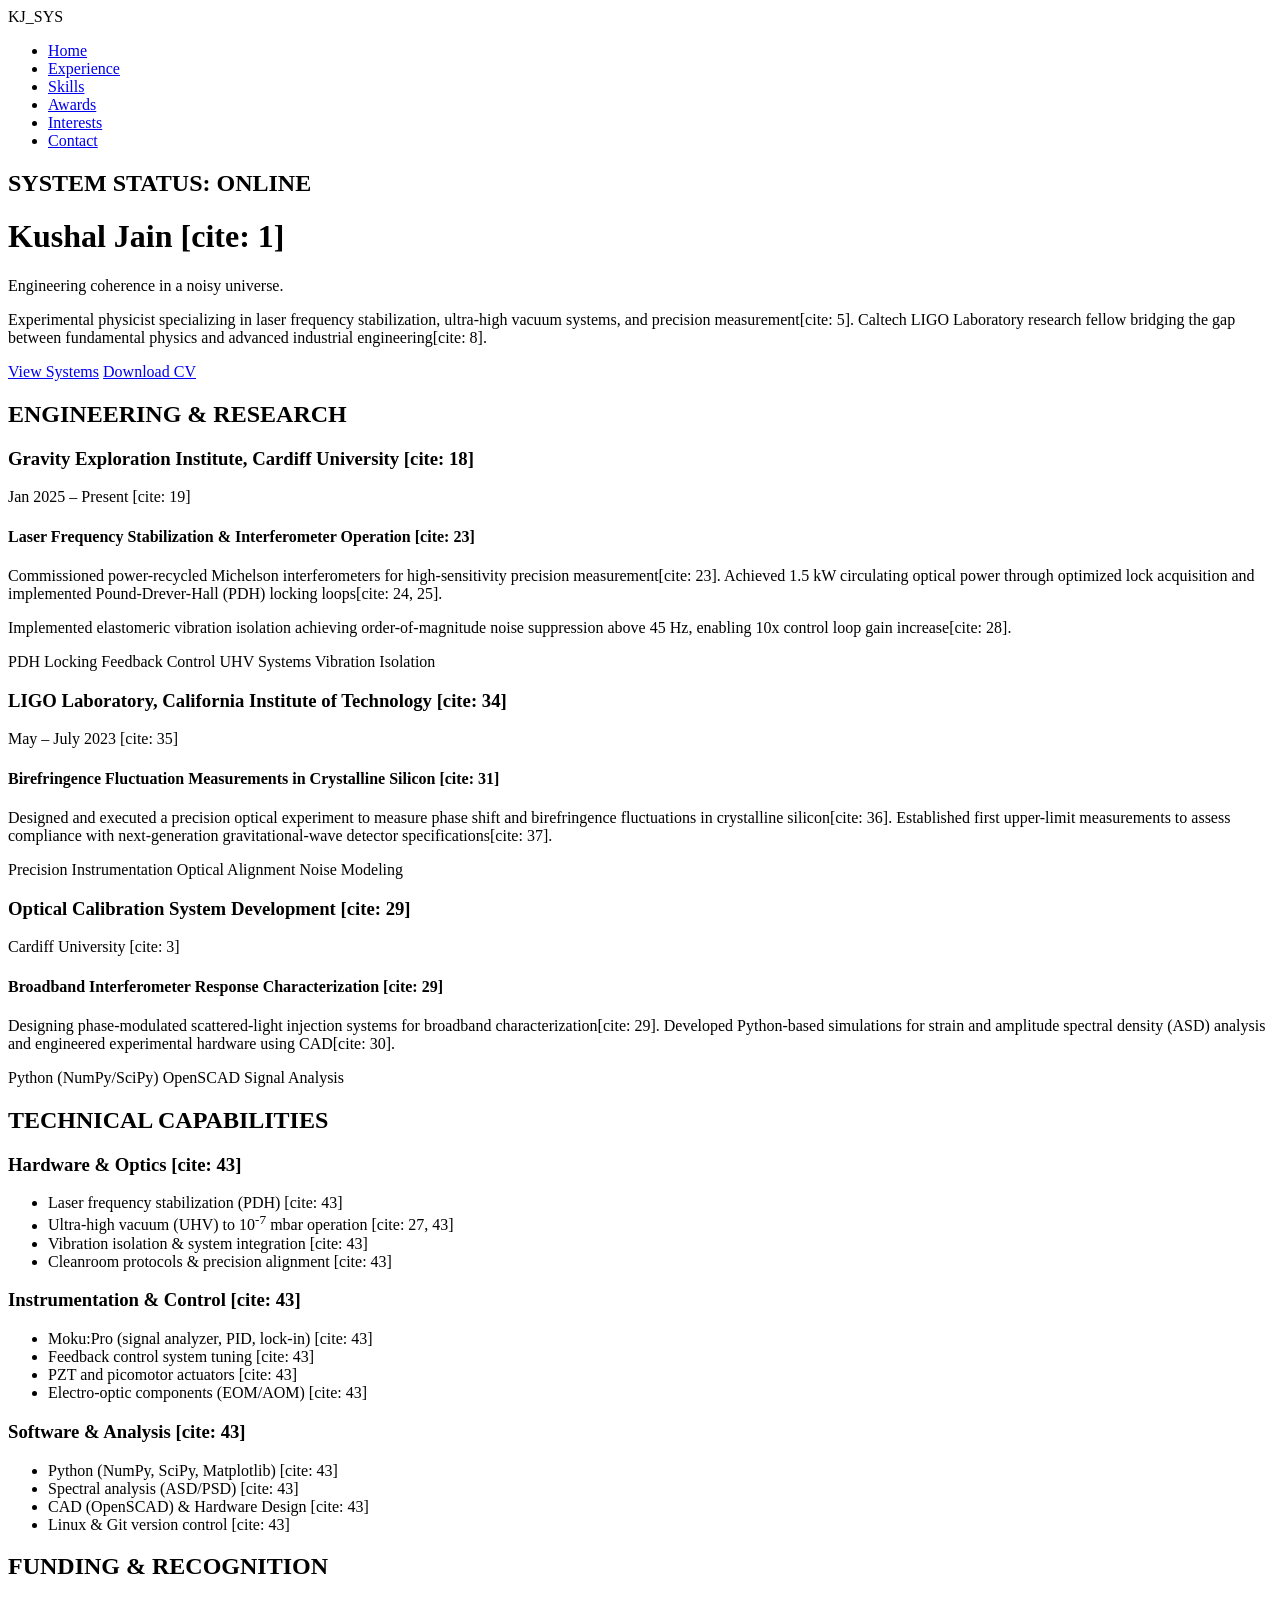
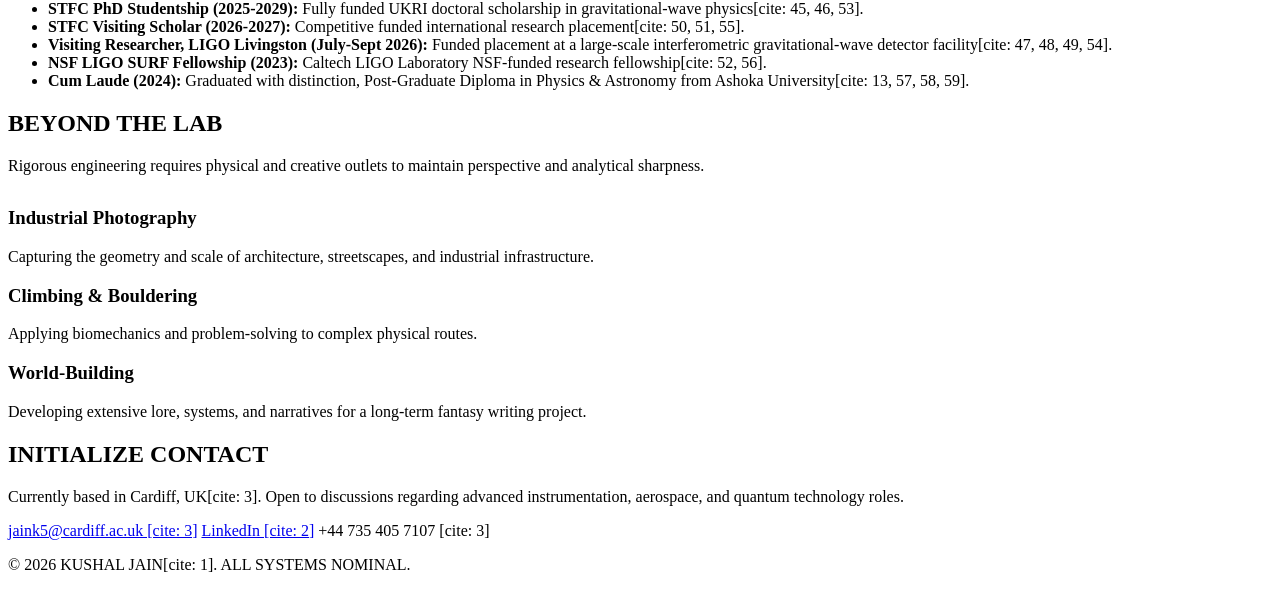
==== index.html @ 094d658d "Create initial index.html for personal website Initial HTML structure for personal website, includin" ====
<!DOCTYPE html>
<html lang="en">
<head>
    <meta charset="UTF-8">
    <meta name="viewport" content="width=device-width, initial-scale=1.0">
    <title>Kushal Jain | Experimental Physicist [cite: 1, 5]</title>
    <link rel="stylesheet" href="styles.css">
    <link href="https://fonts.googleapis.com/css2?family=Inter:wght@300;400;600;800&family=JetBrains+Mono:wght@400;700&display=swap" rel="stylesheet">
</head>
<body>
    <nav id="navbar">
        <div class="logo">KJ_SYS</div>
        <ul class="nav-links">
            <li><a href="#home">Home</a></li>
            <li><a href="#experience">Experience</a></li>
            <li><a href="#skills">Skills</a></li>
            <li><a href="#awards">Awards</a></li>
            <li><a href="#interests">Interests</a></li>
            <li><a href="#contact">Contact</a></li>
        </ul>
    </nav>

    <header id="home" class="hero">
        <div class="hero-content">
            <h2 class="mono-subtitle">SYSTEM STATUS: ONLINE</h2>
            <h1 class="glitch" data-text="Kushal Jain">Kushal Jain [cite: 1]</h1>
            <p class="tagline">Engineering coherence in a noisy universe.</p>
            <p class="summary">Experimental physicist specializing in laser frequency stabilization, ultra-high vacuum systems, and precision measurement[cite: 5]. Caltech LIGO Laboratory research fellow bridging the gap between fundamental physics and advanced industrial engineering[cite: 8].</p>
            <div class="cta-buttons">
                <a href="#experience" class="btn primary">View Systems</a>
                <a href="CV_April24_Main_2pg.pdf" class="btn secondary" download>Download CV</a>
            </div>
        </div>
        <div class="canvas-container">
            <div class="laser-grid"></div>
        </div>
    </header>

    <section id="experience" class="section">
        <h2 class="section-title">ENGINEERING & RESEARCH</h2>
        
        <div class="project-card reveal">
            <div class="project-header">
                <h3>Gravity Exploration Institute, Cardiff University [cite: 18]</h3>
                <span class="mono-date">Jan 2025 – Present [cite: 19]</span>
            </div>
            <h4>Laser Frequency Stabilization & Interferometer Operation [cite: 23]</h4>
            <p>Commissioned power-recycled Michelson interferometers for high-sensitivity precision measurement[cite: 23]. Achieved 1.5 kW circulating optical power through optimized lock acquisition and implemented Pound-Drever-Hall (PDH) locking loops[cite: 24, 25].</p>
            <p>Implemented elastomeric vibration isolation achieving order-of-magnitude noise suppression above 45 Hz, enabling 10x control loop gain increase[cite: 28].</p>
            <div class="tech-stack">
                <span>PDH Locking</span>
                <span>Feedback Control</span>
                <span>UHV Systems</span>
                <span>Vibration Isolation</span>
            </div>
        </div>

        <div class="project-card reveal">
            <div class="project-header">
                <h3>LIGO Laboratory, California Institute of Technology [cite: 34]</h3>
                <span class="mono-date">May – July 2023 [cite: 35]</span>
            </div>
            <h4>Birefringence Fluctuation Measurements in Crystalline Silicon [cite: 31]</h4>
            <p>Designed and executed a precision optical experiment to measure phase shift and birefringence fluctuations in crystalline silicon[cite: 36]. Established first upper-limit measurements to assess compliance with next-generation gravitational-wave detector specifications[cite: 37].</p>
            <div class="tech-stack">
                <span>Precision Instrumentation</span>
                <span>Optical Alignment</span>
                <span>Noise Modeling</span>
            </div>
        </div>

        <div class="project-card reveal">
            <div class="project-header">
                <h3>Optical Calibration System Development [cite: 29]</h3>
                <span class="mono-date">Cardiff University [cite: 3]</span>
            </div>
            <h4>Broadband Interferometer Response Characterization [cite: 29]</h4>
            <p>Designing phase-modulated scattered-light injection systems for broadband characterization[cite: 29]. Developed Python-based simulations for strain and amplitude spectral density (ASD) analysis and engineered experimental hardware using CAD[cite: 30].</p>
            <div class="tech-stack">
                <span>Python (NumPy/SciPy)</span>
                <span>OpenSCAD</span>
                <span>Signal Analysis</span>
            </div>
        </div>
    </section>

    <section id="skills" class="section alternate-bg">
        <h2 class="section-title">TECHNICAL CAPABILITIES</h2>
        <div class="skills-grid">
            <div class="skill-category reveal">
                <h3>Hardware & Optics [cite: 43]</h3>
                <ul>
                    <li>Laser frequency stabilization (PDH) [cite: 43]</li>
                    <li>Ultra-high vacuum (UHV) to 10<sup>-7</sup> mbar operation [cite: 27, 43]</li>
                    <li>Vibration isolation & system integration [cite: 43]</li>
                    <li>Cleanroom protocols & precision alignment [cite: 43]</li>
                </ul>
            </div>
            <div class="skill-category reveal">
                <h3>Instrumentation & Control [cite: 43]</h3>
                <ul>
                    <li>Moku:Pro (signal analyzer, PID, lock-in) [cite: 43]</li>
                    <li>Feedback control system tuning [cite: 43]</li>
                    <li>PZT and picomotor actuators [cite: 43]</li>
                    <li>Electro-optic components (EOM/AOM) [cite: 43]</li>
                </ul>
            </div>
            <div class="skill-category reveal">
                <h3>Software & Analysis [cite: 43]</h3>
                <ul>
                    <li>Python (NumPy, SciPy, Matplotlib) [cite: 43]</li>
                    <li>Spectral analysis (ASD/PSD) [cite: 43]</li>
                    <li>CAD (OpenSCAD) & Hardware Design [cite: 43]</li>
                    <li>Linux & Git version control [cite: 43]</li>
                </ul>
            </div>
        </div>
    </section>

    <section id="awards" class="section">
        <h2 class="section-title">FUNDING & RECOGNITION</h2>
        <ul class="awards-list reveal">
            <li><strong>STFC PhD Studentship (2025-2029):</strong> Fully funded UKRI doctoral scholarship in gravitational-wave physics[cite: 45, 46, 53].</li>
            <li><strong>STFC Visiting Scholar (2026-2027):</strong> Competitive funded international research placement[cite: 50, 51, 55].</li>
            <li><strong>Visiting Researcher, LIGO Livingston (July-Sept 2026):</strong> Funded placement at a large-scale interferometric gravitational-wave detector facility[cite: 47, 48, 49, 54].</li>
            <li><strong>NSF LIGO SURF Fellowship (2023):</strong> Caltech LIGO Laboratory NSF-funded research fellowship[cite: 52, 56].</li>
            <li><strong>Cum Laude (2024):</strong> Graduated with distinction, Post-Graduate Diploma in Physics & Astronomy from Ashoka University[cite: 13, 57, 58, 59].</li>
        </ul>
    </section>

    <section id="interests" class="section alternate-bg">
        <h2 class="section-title">BEYOND THE LAB</h2>
        <p class="reveal text-center">Rigorous engineering requires physical and creative outlets to maintain perspective and analytical sharpness.</p>
        <div class="skills-grid" style="margin-top: 2rem;">
            <div class="skill-category reveal">
                <h3>Industrial Photography</h3>
                <p>Capturing the geometry and scale of architecture, streetscapes, and industrial infrastructure.</p>
            </div>
            <div class="skill-category reveal">
                <h3>Climbing & Bouldering</h3>
                <p>Applying biomechanics and problem-solving to complex physical routes.</p>
            </div>
            <div class="skill-category reveal">
                <h3>World-Building</h3>
                <p>Developing extensive lore, systems, and narratives for a long-term fantasy writing project.</p>
            </div>
        </div>
    </section>

    <section id="contact" class="section">
        <h2 class="section-title">INITIALIZE CONTACT</h2>
        <div class="contact-card reveal">
            <p>Currently based in Cardiff, UK[cite: 3]. Open to discussions regarding advanced instrumentation, aerospace, and quantum technology roles.</p>
            <div class="contact-links">
                <a href="mailto:jaink5@cardiff.ac.uk" class="btn primary">jaink5@cardiff.ac.uk [cite: 3]</a>
                <a href="https://linkedin.com/in/kushal-007-jain" target="_blank" class="btn secondary">LinkedIn [cite: 2]</a>
                <span class="mono-date">+44 735 405 7107 [cite: 3]</span>
            </div>
        </div>
    </section>

    <footer>
        <p class="mono-date">© 2026 KUSHAL JAIN[cite: 1]. ALL SYSTEMS NOMINAL.</p>
    </footer>

    <script src="script.js"></script>
</body>
</html>
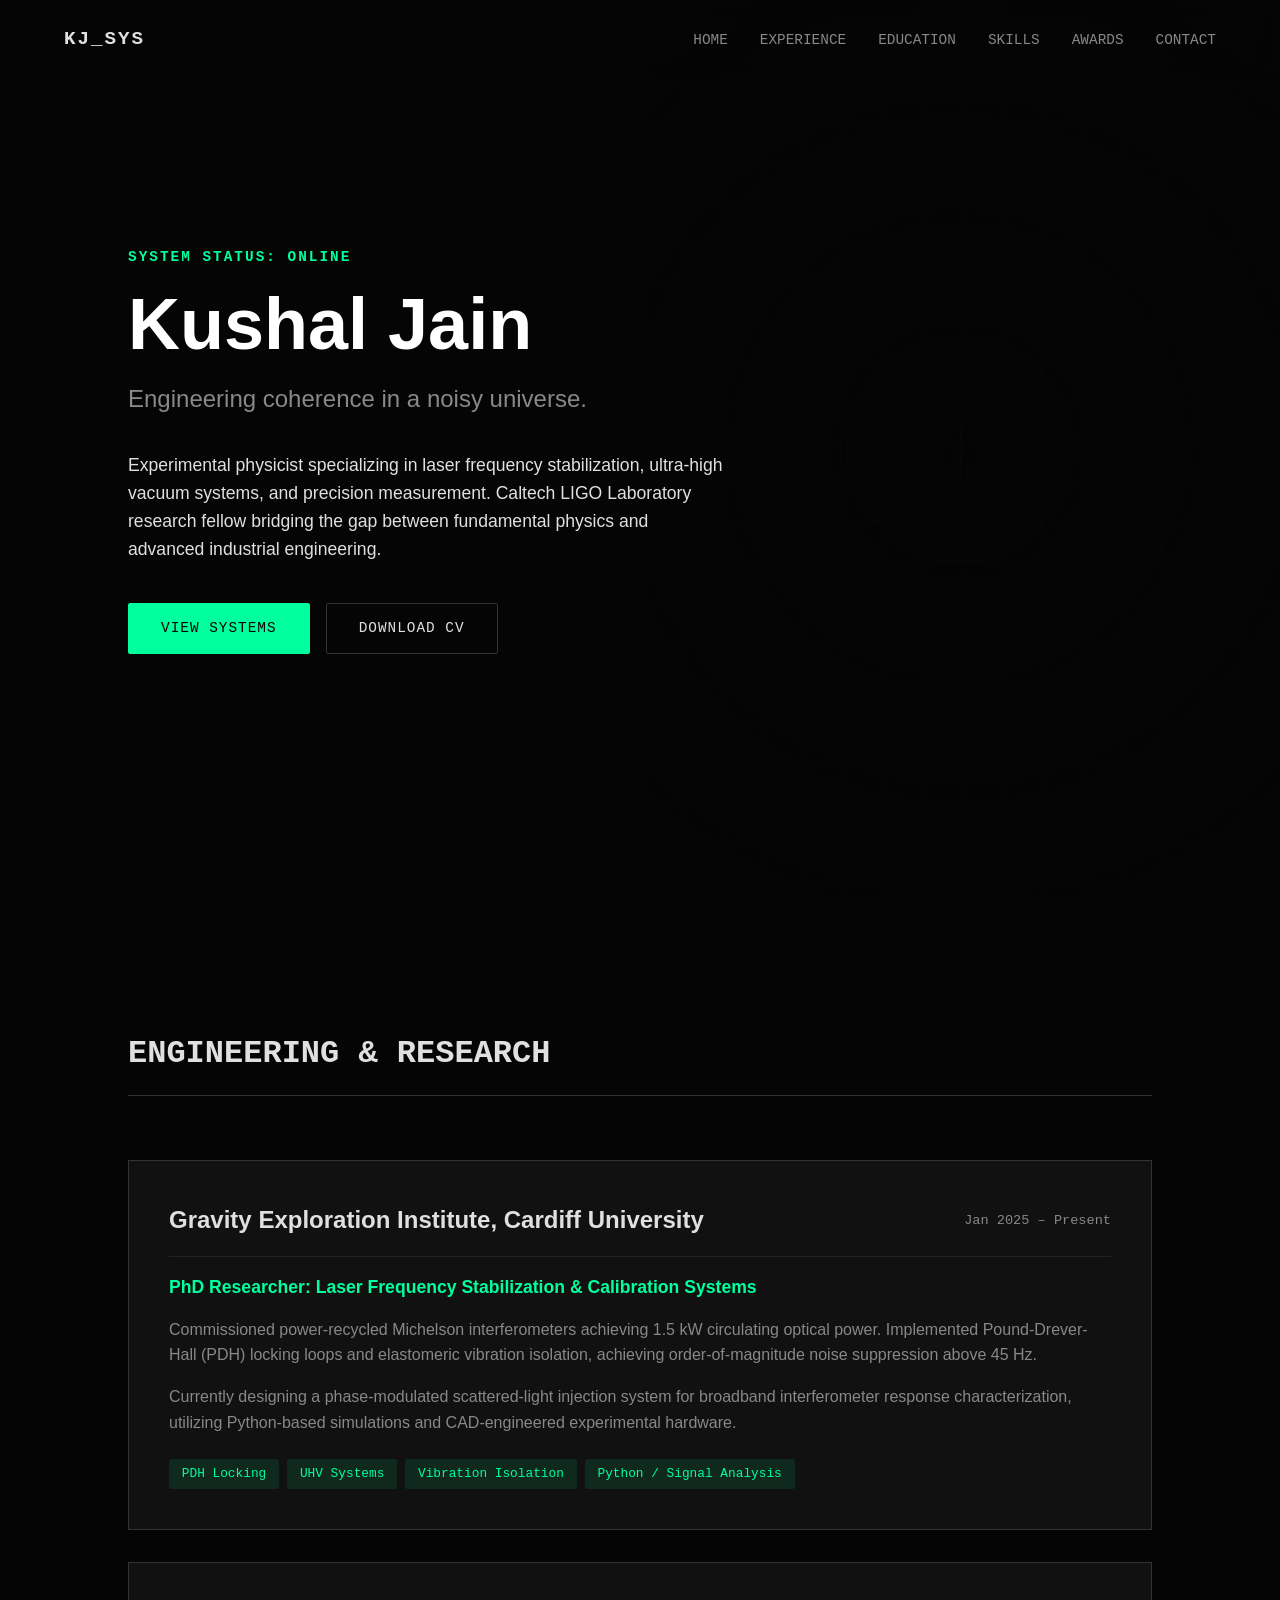
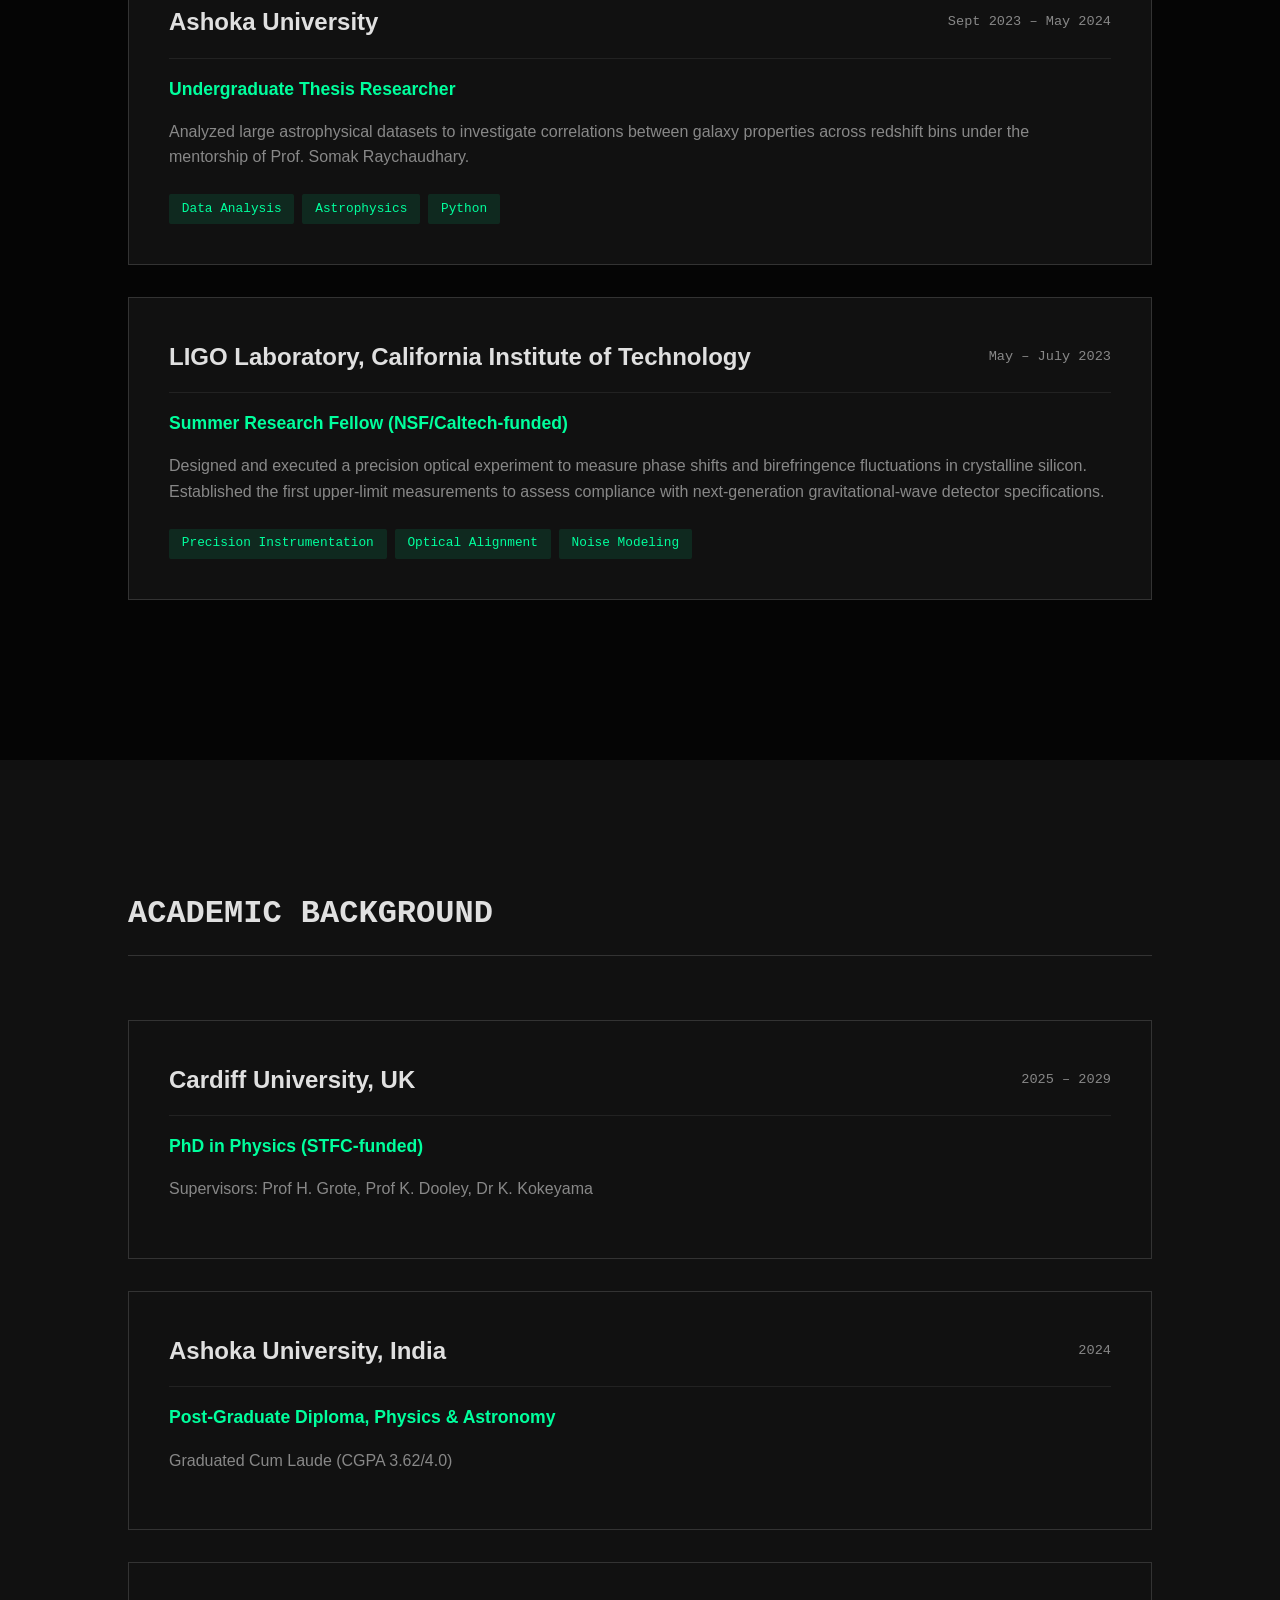
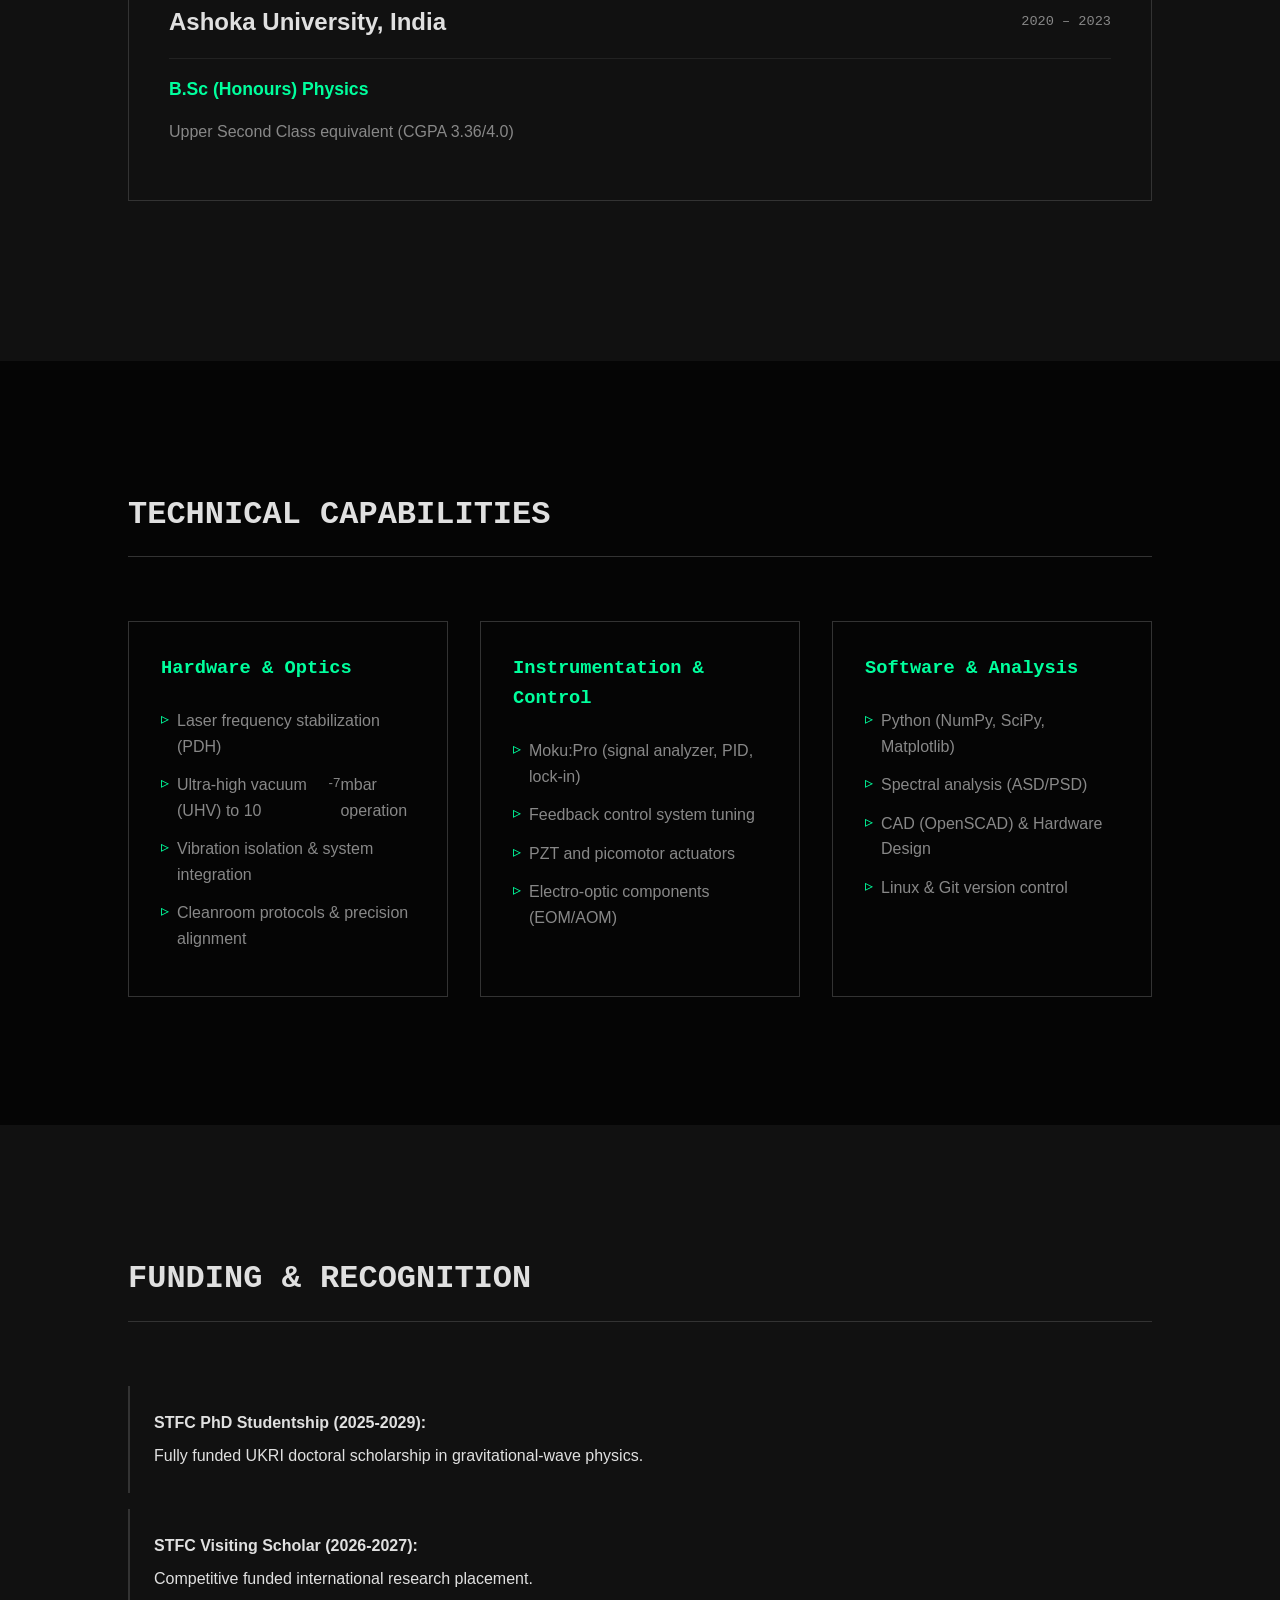
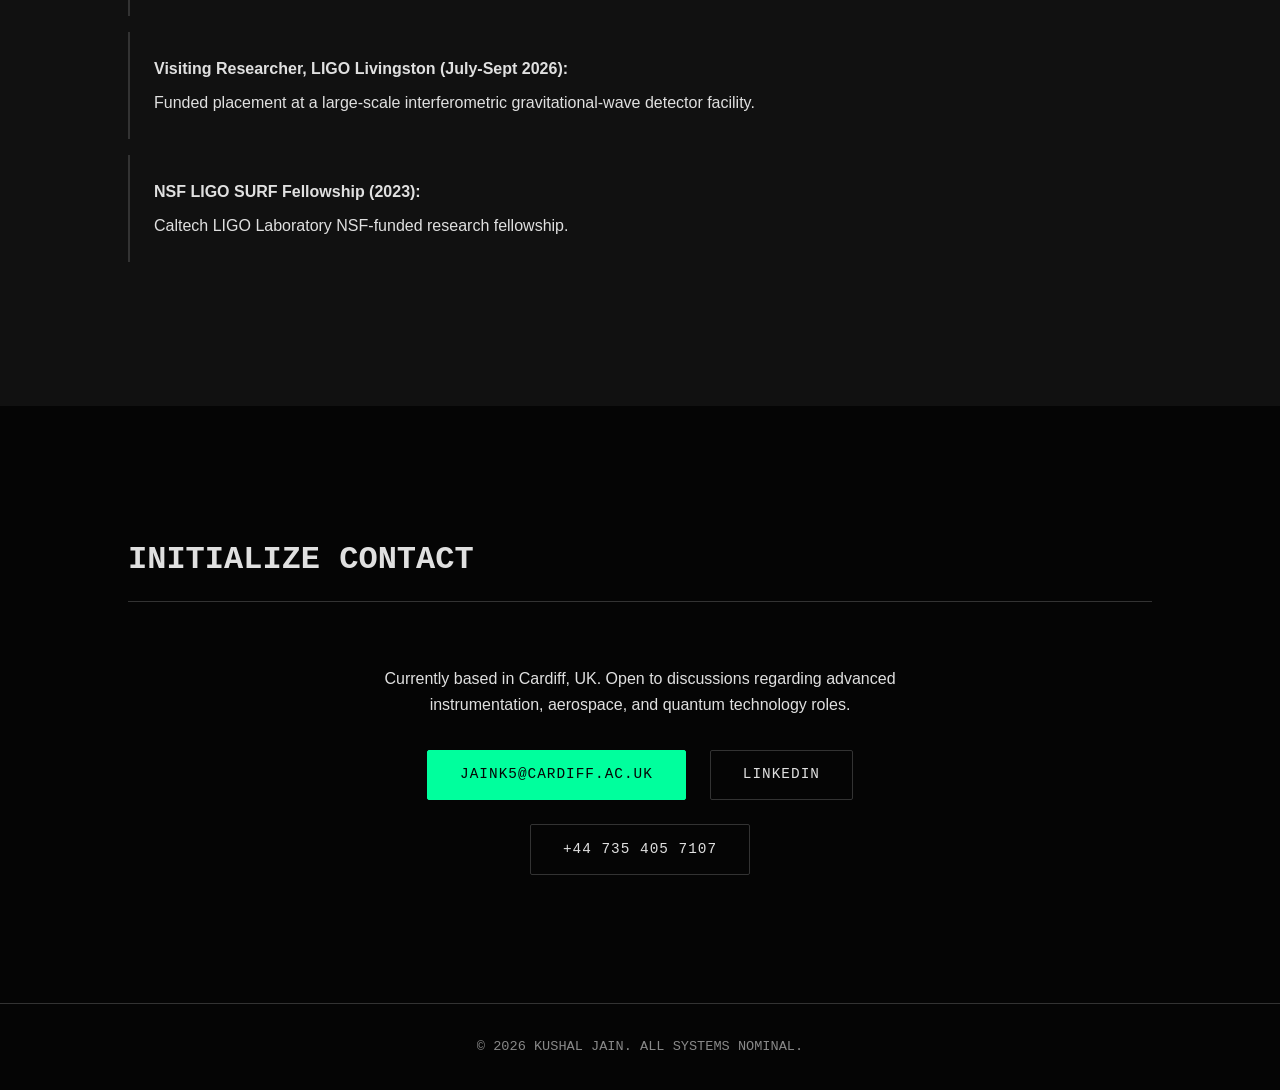
==== commit 33f2909e: "Remove citations from index.html" ====
--- a/index.html
+++ b/index.html
@@ -3,7 +3,7 @@
 <head>
     <meta charset="UTF-8">
     <meta name="viewport" content="width=device-width, initial-scale=1.0">
-    <title>Kushal Jain | Experimental Physicist [cite: 1, 5]</title>
+    <title>Kushal Jain | Experimental Physicist</title>
     <link rel="stylesheet" href="styles.css">
     <link href="https://fonts.googleapis.com/css2?family=Inter:wght@300;400;600;800&family=JetBrains+Mono:wght@400;700&display=swap" rel="stylesheet">
 </head>
@@ -13,9 +13,9 @@
         <ul class="nav-links">
             <li><a href="#home">Home</a></li>
             <li><a href="#experience">Experience</a></li>
+            <li><a href="#education">Education</a></li>
             <li><a href="#skills">Skills</a></li>
             <li><a href="#awards">Awards</a></li>
-            <li><a href="#interests">Interests</a></li>
             <li><a href="#contact">Contact</a></li>
         </ul>
     </nav>
@@ -23,9 +23,9 @@
     <header id="home" class="hero">
         <div class="hero-content">
             <h2 class="mono-subtitle">SYSTEM STATUS: ONLINE</h2>
-            <h1 class="glitch" data-text="Kushal Jain">Kushal Jain [cite: 1]</h1>
+            <h1 class="glitch" data-text="Kushal Jain">Kushal Jain</h1>
             <p class="tagline">Engineering coherence in a noisy universe.</p>
-            <p class="summary">Experimental physicist specializing in laser frequency stabilization, ultra-high vacuum systems, and precision measurement[cite: 5]. Caltech LIGO Laboratory research fellow bridging the gap between fundamental physics and advanced industrial engineering[cite: 8].</p>
+            <p class="summary">Experimental physicist specializing in laser frequency stabilization, ultra-high vacuum systems, and precision measurement. Caltech LIGO Laboratory research fellow bridging the gap between fundamental physics and advanced industrial engineering.</p>
             <div class="cta-buttons">
                 <a href="#experience" class="btn primary">View Systems</a>
                 <a href="CV_April24_Main_2pg.pdf" class="btn secondary" download>Download CV</a>
@@ -41,126 +41,136 @@
         
         <div class="project-card reveal">
             <div class="project-header">
-                <h3>Gravity Exploration Institute, Cardiff University [cite: 18]</h3>
-                <span class="mono-date">Jan 2025 – Present [cite: 19]</span>
+                <h3>Gravity Exploration Institute, Cardiff University</h3>
+                <span class="mono-date">Jan 2025 – Present</span>
             </div>
-            <h4>Laser Frequency Stabilization & Interferometer Operation [cite: 23]</h4>
-            <p>Commissioned power-recycled Michelson interferometers for high-sensitivity precision measurement[cite: 23]. Achieved 1.5 kW circulating optical power through optimized lock acquisition and implemented Pound-Drever-Hall (PDH) locking loops[cite: 24, 25].</p>
-            <p>Implemented elastomeric vibration isolation achieving order-of-magnitude noise suppression above 45 Hz, enabling 10x control loop gain increase[cite: 28].</p>
+            <h4>PhD Researcher: Laser Frequency Stabilization & Calibration Systems</h4>
+            <p>Commissioned power-recycled Michelson interferometers achieving 1.5 kW circulating optical power. Implemented Pound-Drever-Hall (PDH) locking loops and elastomeric vibration isolation, achieving order-of-magnitude noise suppression above 45 Hz.</p>
+            <p>Currently designing a phase-modulated scattered-light injection system for broadband interferometer response characterization, utilizing Python-based simulations and CAD-engineered experimental hardware.</p>
             <div class="tech-stack">
                 <span>PDH Locking</span>
-                <span>Feedback Control</span>
                 <span>UHV Systems</span>
                 <span>Vibration Isolation</span>
+                <span>Python / Signal Analysis</span>
             </div>
         </div>
 
         <div class="project-card reveal">
             <div class="project-header">
-                <h3>LIGO Laboratory, California Institute of Technology [cite: 34]</h3>
-                <span class="mono-date">May – July 2023 [cite: 35]</span>
+                <h3>Ashoka University</h3>
+                <span class="mono-date">Sept 2023 – May 2024</span>
             </div>
-            <h4>Birefringence Fluctuation Measurements in Crystalline Silicon [cite: 31]</h4>
-            <p>Designed and executed a precision optical experiment to measure phase shift and birefringence fluctuations in crystalline silicon[cite: 36]. Established first upper-limit measurements to assess compliance with next-generation gravitational-wave detector specifications[cite: 37].</p>
+            <h4>Undergraduate Thesis Researcher</h4>
+            <p>Analyzed large astrophysical datasets to investigate correlations between galaxy properties across redshift bins under the mentorship of Prof. Somak Raychaudhary.</p>
+            <div class="tech-stack">
+                <span>Data Analysis</span>
+                <span>Astrophysics</span>
+                <span>Python</span>
+            </div>
+        </div>
+
+        <div class="project-card reveal">
+            <div class="project-header">
+                <h3>LIGO Laboratory, California Institute of Technology</h3>
+                <span class="mono-date">May – July 2023</span>
+            </div>
+            <h4>Summer Research Fellow (NSF/Caltech-funded)</h4>
+            <p>Designed and executed a precision optical experiment to measure phase shifts and birefringence fluctuations in crystalline silicon. Established the first upper-limit measurements to assess compliance with next-generation gravitational-wave detector specifications.</p>
             <div class="tech-stack">
                 <span>Precision Instrumentation</span>
                 <span>Optical Alignment</span>
                 <span>Noise Modeling</span>
             </div>
         </div>
+    </section>
+
+    <section id="education" class="section alternate-bg">
+        <h2 class="section-title">ACADEMIC BACKGROUND</h2>
+        <div class="project-card reveal">
+            <div class="project-header">
+                <h3>Cardiff University, UK</h3>
+                <span class="mono-date">2025 – 2029</span>
+            </div>
+            <h4>PhD in Physics (STFC-funded)</h4>
+            <p>Supervisors: Prof H. Grote, Prof K. Dooley, Dr K. Kokeyama</p>
+        </div>
 
         <div class="project-card reveal">
             <div class="project-header">
-                <h3>Optical Calibration System Development [cite: 29]</h3>
-                <span class="mono-date">Cardiff University [cite: 3]</span>
+                <h3>Ashoka University, India</h3>
+                <span class="mono-date">2024</span>
             </div>
-            <h4>Broadband Interferometer Response Characterization [cite: 29]</h4>
-            <p>Designing phase-modulated scattered-light injection systems for broadband characterization[cite: 29]. Developed Python-based simulations for strain and amplitude spectral density (ASD) analysis and engineered experimental hardware using CAD[cite: 30].</p>
-            <div class="tech-stack">
-                <span>Python (NumPy/SciPy)</span>
-                <span>OpenSCAD</span>
-                <span>Signal Analysis</span>
+            <h4>Post-Graduate Diploma, Physics & Astronomy</h4>
+            <p>Graduated Cum Laude (CGPA 3.62/4.0)</p>
+        </div>
+
+        <div class="project-card reveal">
+            <div class="project-header">
+                <h3>Ashoka University, India</h3>
+                <span class="mono-date">2020 – 2023</span>
             </div>
+            <h4>B.Sc (Honours) Physics</h4>
+            <p>Upper Second Class equivalent (CGPA 3.36/4.0)</p>
         </div>
     </section>
 
-    <section id="skills" class="section alternate-bg">
+    <section id="skills" class="section">
         <h2 class="section-title">TECHNICAL CAPABILITIES</h2>
         <div class="skills-grid">
             <div class="skill-category reveal">
-                <h3>Hardware & Optics [cite: 43]</h3>
+                <h3>Hardware & Optics</h3>
                 <ul>
-                    <li>Laser frequency stabilization (PDH) [cite: 43]</li>
-                    <li>Ultra-high vacuum (UHV) to 10<sup>-7</sup> mbar operation [cite: 27, 43]</li>
-                    <li>Vibration isolation & system integration [cite: 43]</li>
-                    <li>Cleanroom protocols & precision alignment [cite: 43]</li>
+                    <li>Laser frequency stabilization (PDH)</li>
+                    <li>Ultra-high vacuum (UHV) to 10<sup>-7</sup> mbar operation</li>
+                    <li>Vibration isolation & system integration</li>
+                    <li>Cleanroom protocols & precision alignment</li>
                 </ul>
             </div>
             <div class="skill-category reveal">
-                <h3>Instrumentation & Control [cite: 43]</h3>
+                <h3>Instrumentation & Control</h3>
                 <ul>
-                    <li>Moku:Pro (signal analyzer, PID, lock-in) [cite: 43]</li>
-                    <li>Feedback control system tuning [cite: 43]</li>
-                    <li>PZT and picomotor actuators [cite: 43]</li>
-                    <li>Electro-optic components (EOM/AOM) [cite: 43]</li>
+                    <li>Moku:Pro (signal analyzer, PID, lock-in)</li>
+                    <li>Feedback control system tuning</li>
+                    <li>PZT and picomotor actuators</li>
+                    <li>Electro-optic components (EOM/AOM)</li>
                 </ul>
             </div>
             <div class="skill-category reveal">
-                <h3>Software & Analysis [cite: 43]</h3>
+                <h3>Software & Analysis</h3>
                 <ul>
-                    <li>Python (NumPy, SciPy, Matplotlib) [cite: 43]</li>
-                    <li>Spectral analysis (ASD/PSD) [cite: 43]</li>
-                    <li>CAD (OpenSCAD) & Hardware Design [cite: 43]</li>
-                    <li>Linux & Git version control [cite: 43]</li>
+                    <li>Python (NumPy, SciPy, Matplotlib)</li>
+                    <li>Spectral analysis (ASD/PSD)</li>
+                    <li>CAD (OpenSCAD) & Hardware Design</li>
+                    <li>Linux & Git version control</li>
                 </ul>
             </div>
         </div>
     </section>
 
-    <section id="awards" class="section">
+    <section id="awards" class="section alternate-bg">
         <h2 class="section-title">FUNDING & RECOGNITION</h2>
         <ul class="awards-list reveal">
-            <li><strong>STFC PhD Studentship (2025-2029):</strong> Fully funded UKRI doctoral scholarship in gravitational-wave physics[cite: 45, 46, 53].</li>
-            <li><strong>STFC Visiting Scholar (2026-2027):</strong> Competitive funded international research placement[cite: 50, 51, 55].</li>
-            <li><strong>Visiting Researcher, LIGO Livingston (July-Sept 2026):</strong> Funded placement at a large-scale interferometric gravitational-wave detector facility[cite: 47, 48, 49, 54].</li>
-            <li><strong>NSF LIGO SURF Fellowship (2023):</strong> Caltech LIGO Laboratory NSF-funded research fellowship[cite: 52, 56].</li>
-            <li><strong>Cum Laude (2024):</strong> Graduated with distinction, Post-Graduate Diploma in Physics & Astronomy from Ashoka University[cite: 13, 57, 58, 59].</li>
+            <li><strong>STFC PhD Studentship (2025-2029):</strong> Fully funded UKRI doctoral scholarship in gravitational-wave physics.</li>
+            <li><strong>STFC Visiting Scholar (2026-2027):</strong> Competitive funded international research placement.</li>
+            <li><strong>Visiting Researcher, LIGO Livingston (July-Sept 2026):</strong> Funded placement at a large-scale interferometric gravitational-wave detector facility.</li>
+            <li><strong>NSF LIGO SURF Fellowship (2023):</strong> Caltech LIGO Laboratory NSF-funded research fellowship.</li>
         </ul>
-    </section>
-
-    <section id="interests" class="section alternate-bg">
-        <h2 class="section-title">BEYOND THE LAB</h2>
-        <p class="reveal text-center">Rigorous engineering requires physical and creative outlets to maintain perspective and analytical sharpness.</p>
-        <div class="skills-grid" style="margin-top: 2rem;">
-            <div class="skill-category reveal">
-                <h3>Industrial Photography</h3>
-                <p>Capturing the geometry and scale of architecture, streetscapes, and industrial infrastructure.</p>
-            </div>
-            <div class="skill-category reveal">
-                <h3>Climbing & Bouldering</h3>
-                <p>Applying biomechanics and problem-solving to complex physical routes.</p>
-            </div>
-            <div class="skill-category reveal">
-                <h3>World-Building</h3>
-                <p>Developing extensive lore, systems, and narratives for a long-term fantasy writing project.</p>
-            </div>
-        </div>
     </section>
 
     <section id="contact" class="section">
         <h2 class="section-title">INITIALIZE CONTACT</h2>
         <div class="contact-card reveal">
-            <p>Currently based in Cardiff, UK[cite: 3]. Open to discussions regarding advanced instrumentation, aerospace, and quantum technology roles.</p>
+            <p>Currently based in Cardiff, UK. Open to discussions regarding advanced instrumentation, aerospace, and quantum technology roles.</p>
             <div class="contact-links">
-                <a href="mailto:jaink5@cardiff.ac.uk" class="btn primary">jaink5@cardiff.ac.uk [cite: 3]</a>
-                <a href="https://linkedin.com/in/kushal-007-jain" target="_blank" class="btn secondary">LinkedIn [cite: 2]</a>
-                <span class="mono-date">+44 735 405 7107 [cite: 3]</span>
+                <a href="mailto:jaink5@cardiff.ac.uk" class="btn primary">jaink5@cardiff.ac.uk</a>
+                <a href="https://linkedin.com/in/kushal-007-jain" target="_blank" class="btn secondary">LinkedIn</a>
+                <a href="tel:+447354057107" class="btn secondary">+44 735 405 7107</a>
             </div>
         </div>
     </section>
 
     <footer>
-        <p class="mono-date">© 2026 KUSHAL JAIN[cite: 1]. ALL SYSTEMS NOMINAL.</p>
+        <p class="mono-date">© 2026 KUSHAL JAIN. ALL SYSTEMS NOMINAL.</p>
     </footer>
 
     <script src="script.js"></script>
--- a/styles.css
+++ b/styles.css
@@ -0,0 +1,354 @@
+:root {
+    --bg-color: #050505;
+    --surface-color: #111111;
+    --accent-color: #00ff9d;
+    --text-primary: #e0e0e0;
+    --text-secondary: #888888;
+    --border-color: #333333;
+    --font-sans: 'Inter', sans-serif;
+    --font-mono: 'JetBrains Mono', monospace;
+}
+
+* {
+    margin: 0;
+    padding: 0;
+    box-sizing: border-box;
+}
+
+body {
+    background-color: var(--bg-color);
+    color: var(--text-primary);
+    font-family: var(--font-sans);
+    line-height: 1.6;
+    overflow-x: hidden;
+}
+
+a {
+    text-decoration: none;
+    color: var(--accent-color);
+}
+
+/* Navigation */
+nav {
+    position: fixed;
+    top: 0;
+    width: 100%;
+    padding: 1.5rem 5%;
+    display: flex;
+    justify-content: space-between;
+    align-items: center;
+    background: rgba(5, 5, 5, 0.8);
+    backdrop-filter: blur(10px);
+    z-index: 1000;
+    border-bottom: 1px solid transparent;
+    transition: all 0.3s ease;
+}
+
+nav.scrolled {
+    border-bottom: 1px solid var(--border-color);
+    padding: 1rem 5%;
+}
+
+.logo {
+    font-family: var(--font-mono);
+    font-weight: 700;
+    font-size: 1.2rem;
+    color: var(--text-primary);
+    letter-spacing: 2px;
+}
+
+.nav-links {
+    list-style: none;
+    display: flex;
+    gap: 2rem;
+}
+
+.nav-links a {
+    color: var(--text-secondary);
+    font-family: var(--font-mono);
+    font-size: 0.9rem;
+    text-transform: uppercase;
+    transition: color 0.3s ease;
+}
+
+.nav-links a:hover {
+    color: var(--accent-color);
+}
+
+/* Hero Section */
+.hero {
+    height: 100vh;
+    display: flex;
+    align-items: center;
+    padding: 0 10%;
+    position: relative;
+}
+
+.hero-content {
+    max-width: 800px;
+    z-index: 2;
+}
+
+.mono-subtitle {
+    font-family: var(--font-mono);
+    color: var(--accent-color);
+    font-size: 0.9rem;
+    margin-bottom: 1rem;
+    letter-spacing: 2px;
+}
+
+.glitch {
+    font-size: 4.5rem;
+    font-weight: 800;
+    line-height: 1.1;
+    margin-bottom: 1rem;
+    color: #ffffff;
+}
+
+.tagline {
+    font-size: 1.5rem;
+    font-weight: 300;
+    color: var(--text-secondary);
+    margin-bottom: 2rem;
+}
+
+.summary {
+    font-size: 1.1rem;
+    color: var(--text-primary);
+    margin-bottom: 2.5rem;
+    max-width: 600px;
+}
+
+/* Laser Grid Background Placeholder */
+.canvas-container {
+    position: absolute;
+    top: 0;
+    right: 0;
+    width: 50%;
+    height: 100%;
+    opacity: 0.3;
+    z-index: 1;
+    background: radial-gradient(circle at center, transparent 0%, var(--bg-color) 100%), 
+                linear-gradient(90deg, rgba(0,255,157,0.05) 1px, transparent 1px), 
+                linear-gradient(rgba(0,255,157,0.05) 1px, transparent 1px);
+    background-size: 100% 100%, 40px 40px, 40px 40px;
+}
+
+/* Buttons */
+.cta-buttons {
+    display: flex;
+    gap: 1rem;
+}
+
+.btn {
+    padding: 0.8rem 2rem;
+    font-family: var(--font-mono);
+    font-size: 0.9rem;
+    text-transform: uppercase;
+    letter-spacing: 1px;
+    border-radius: 2px;
+    transition: all 0.3s ease;
+    cursor: pointer;
+}
+
+.btn.primary {
+    background: var(--accent-color);
+    color: var(--bg-color);
+    border: 1px solid var(--accent-color);
+}
+
+.btn.primary:hover {
+    background: transparent;
+    color: var(--accent-color);
+    box-shadow: 0 0 15px rgba(0, 255, 157, 0.4);
+}
+
+.btn.secondary {
+    background: transparent;
+    color: var(--text-primary);
+    border: 1px solid var(--border-color);
+}
+
+.btn.secondary:hover {
+    border-color: var(--accent-color);
+    color: var(--accent-color);
+}
+
+/* Sections */
+.section {
+    padding: 8rem 10%;
+}
+
+.alternate-bg {
+    background-color: var(--surface-color);
+}
+
+.section-title {
+    font-family: var(--font-mono);
+    font-size: 2rem;
+    color: var(--text-primary);
+    margin-bottom: 4rem;
+    border-bottom: 1px solid var(--border-color);
+    padding-bottom: 1rem;
+}
+
+/* Project Cards */
+.project-card {
+    background: var(--surface-color);
+    border: 1px solid var(--border-color);
+    padding: 2.5rem;
+    margin-bottom: 2rem;
+    transition: transform 0.3s ease, border-color 0.3s ease;
+}
+
+.project-card:hover {
+    transform: translateY(-5px);
+    border-color: var(--accent-color);
+}
+
+.project-header {
+    display: flex;
+    justify-content: space-between;
+    align-items: center;
+    margin-bottom: 1rem;
+    border-bottom: 1px solid #222;
+    padding-bottom: 1rem;
+}
+
+.project-header h3 {
+    font-size: 1.5rem;
+    color: var(--text-primary);
+}
+
+.mono-date {
+    font-family: var(--font-mono);
+    font-size: 0.85rem;
+    color: var(--text-secondary);
+}
+
+.project-card h4 {
+    font-size: 1.1rem;
+    color: var(--accent-color);
+    margin-bottom: 1rem;
+}
+
+.project-card p {
+    margin-bottom: 1rem;
+    color: var(--text-secondary);
+}
+
+.tech-stack {
+    display: flex;
+    flex-wrap: wrap;
+    gap: 0.5rem;
+    margin-top: 1.5rem;
+}
+
+.tech-stack span {
+    font-family: var(--font-mono);
+    font-size: 0.8rem;
+    background: rgba(0, 255, 157, 0.1);
+    color: var(--accent-color);
+    padding: 0.3rem 0.8rem;
+    border-radius: 2px;
+}
+
+/* Skills Grid */
+.skills-grid {
+    display: grid;
+    grid-template-columns: repeat(auto-fit, minmax(300px, 1fr));
+    gap: 2rem;
+}
+
+.skill-category {
+    background: var(--bg-color);
+    border: 1px solid var(--border-color);
+    padding: 2rem;
+}
+
+.skill-category h3 {
+    color: var(--accent-color);
+    margin-bottom: 1.5rem;
+    font-family: var(--font-mono);
+}
+
+.skill-category ul {
+    list-style: none;
+}
+
+.skill-category li {
+    margin-bottom: 0.8rem;
+    color: var(--text-secondary);
+    display: flex;
+    align-items: flex-start;
+}
+
+.skill-category li::before {
+    content: "▹";
+    color: var(--accent-color);
+    margin-right: 0.5rem;
+    font-family: var(--font-mono);
+}
+
+/* Awards List */
+.awards-list {
+    list-style: none;
+}
+.awards-list li {
+    padding: 1.5rem;
+    border-left: 2px solid var(--border-color);
+    margin-bottom: 1rem;
+    background: var(--surface-color);
+    transition: border-color 0.3s ease;
+}
+.awards-list li:hover {
+    border-left-color: var(--accent-color);
+}
+.awards-list strong {
+    color: var(--text-primary);
+    display: block;
+    margin-bottom: 0.5rem;
+}
+
+/* Contact Card */
+.contact-card {
+    text-align: center;
+    max-width: 600px;
+    margin: 0 auto;
+}
+.contact-links {
+    margin-top: 2rem;
+    display: flex;
+    justify-content: center;
+    align-items: center;
+    gap: 1.5rem;
+    flex-wrap: wrap;
+}
+
+/* Footer */
+footer {
+    text-align: center;
+    padding: 2rem;
+    border-top: 1px solid var(--border-color);
+}
+
+/* Animations */
+.reveal {
+    opacity: 0;
+    transform: translateY(30px);
+    transition: all 0.8s cubic-bezier(0.5, 0, 0, 1);
+}
+
+.reveal.active {
+    opacity: 1;
+    transform: translateY(0);
+}
+
+/* Mobile Responsiveness */
+@media (max-width: 768px) {
+    .glitch { font-size: 3rem; }
+    .nav-links { display: none; }
+    .hero { padding: 0 5%; }
+    .section { padding: 5rem 5%; }
+    .project-header { flex-direction: column; align-items: flex-start; gap: 0.5rem; }
+}
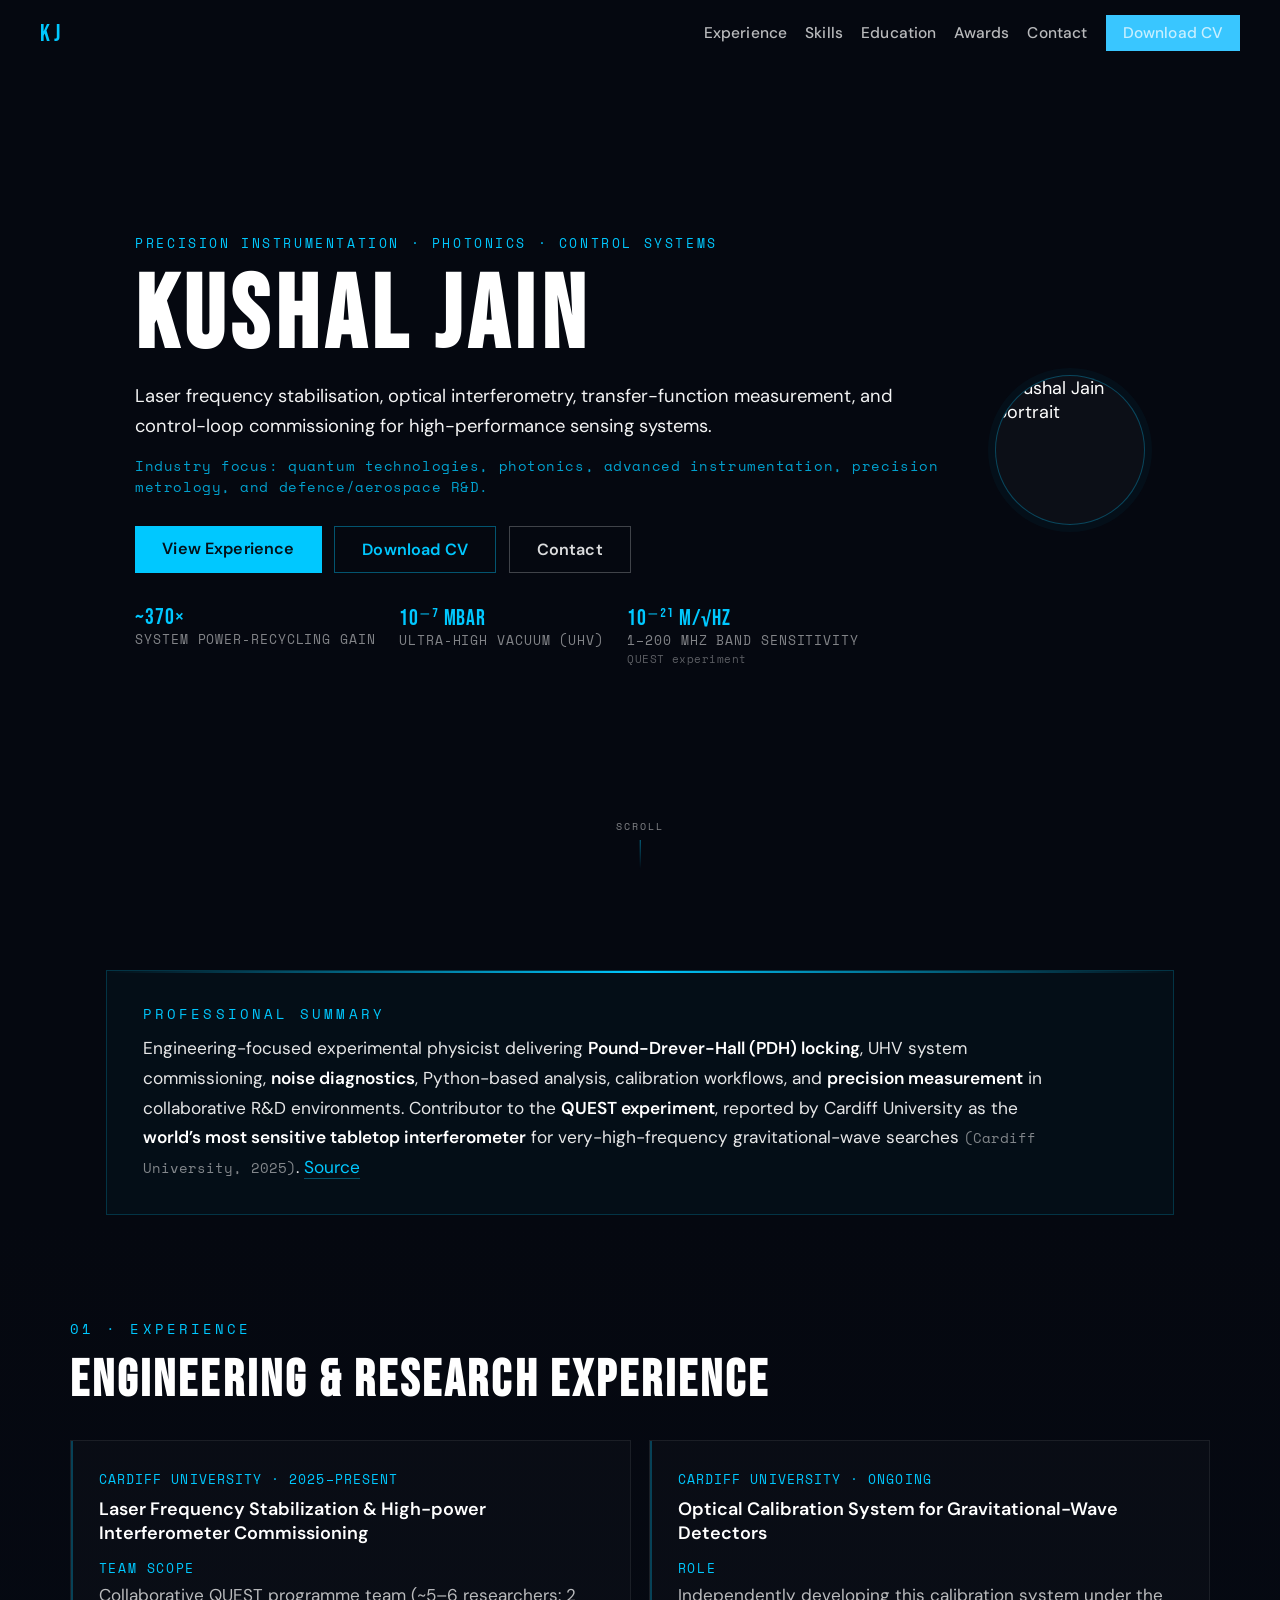
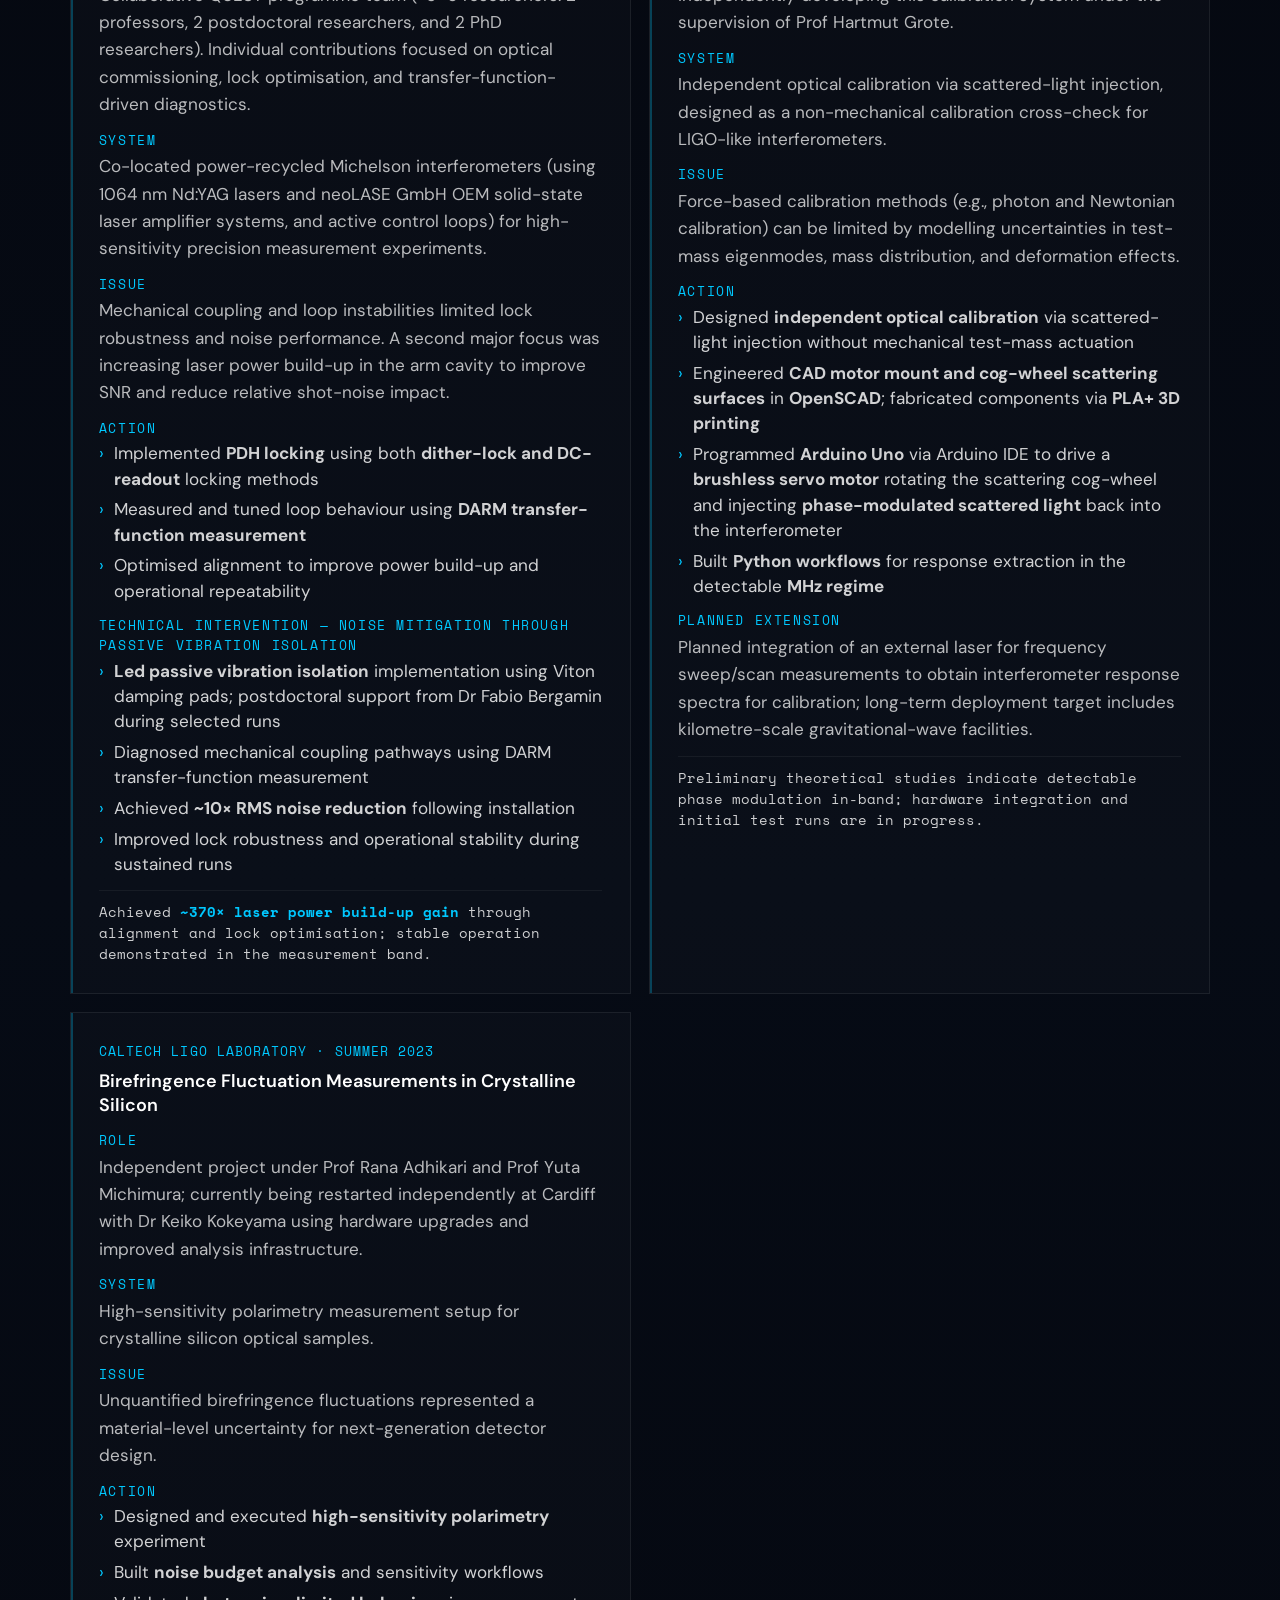
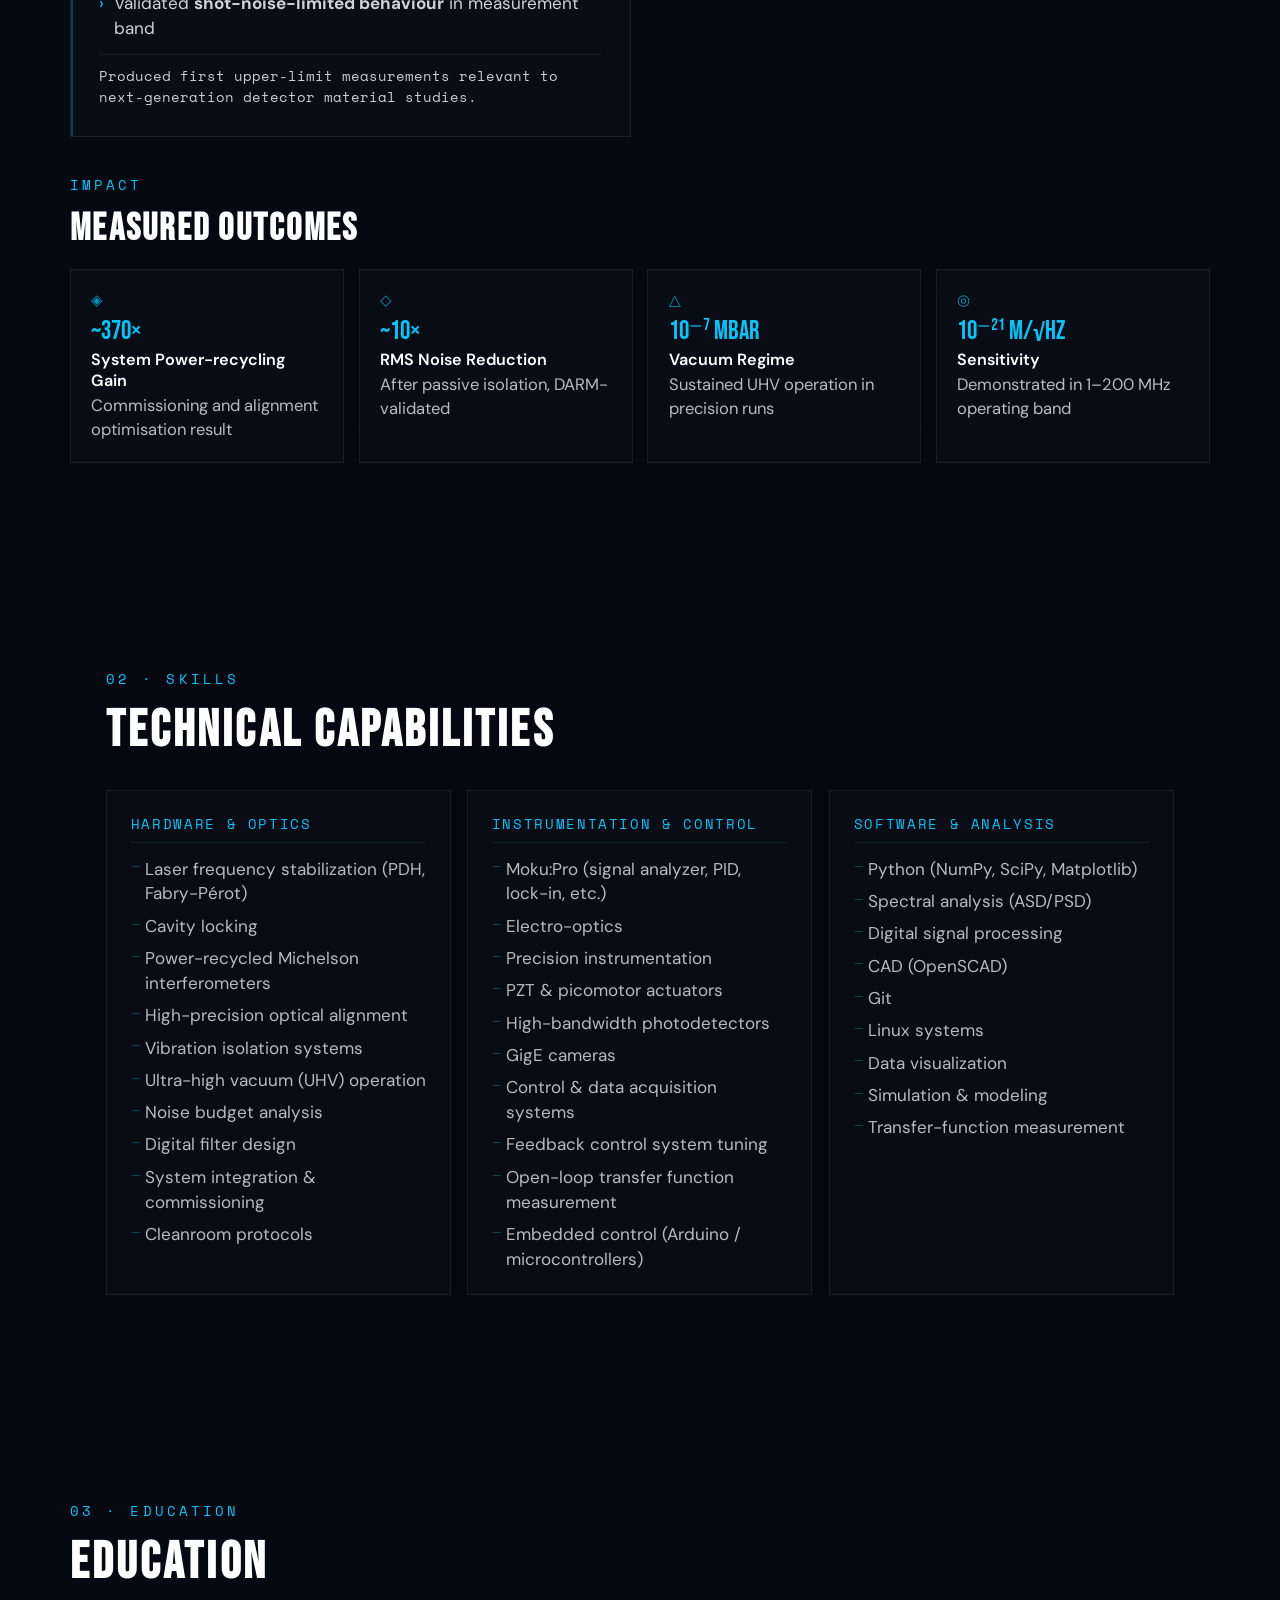
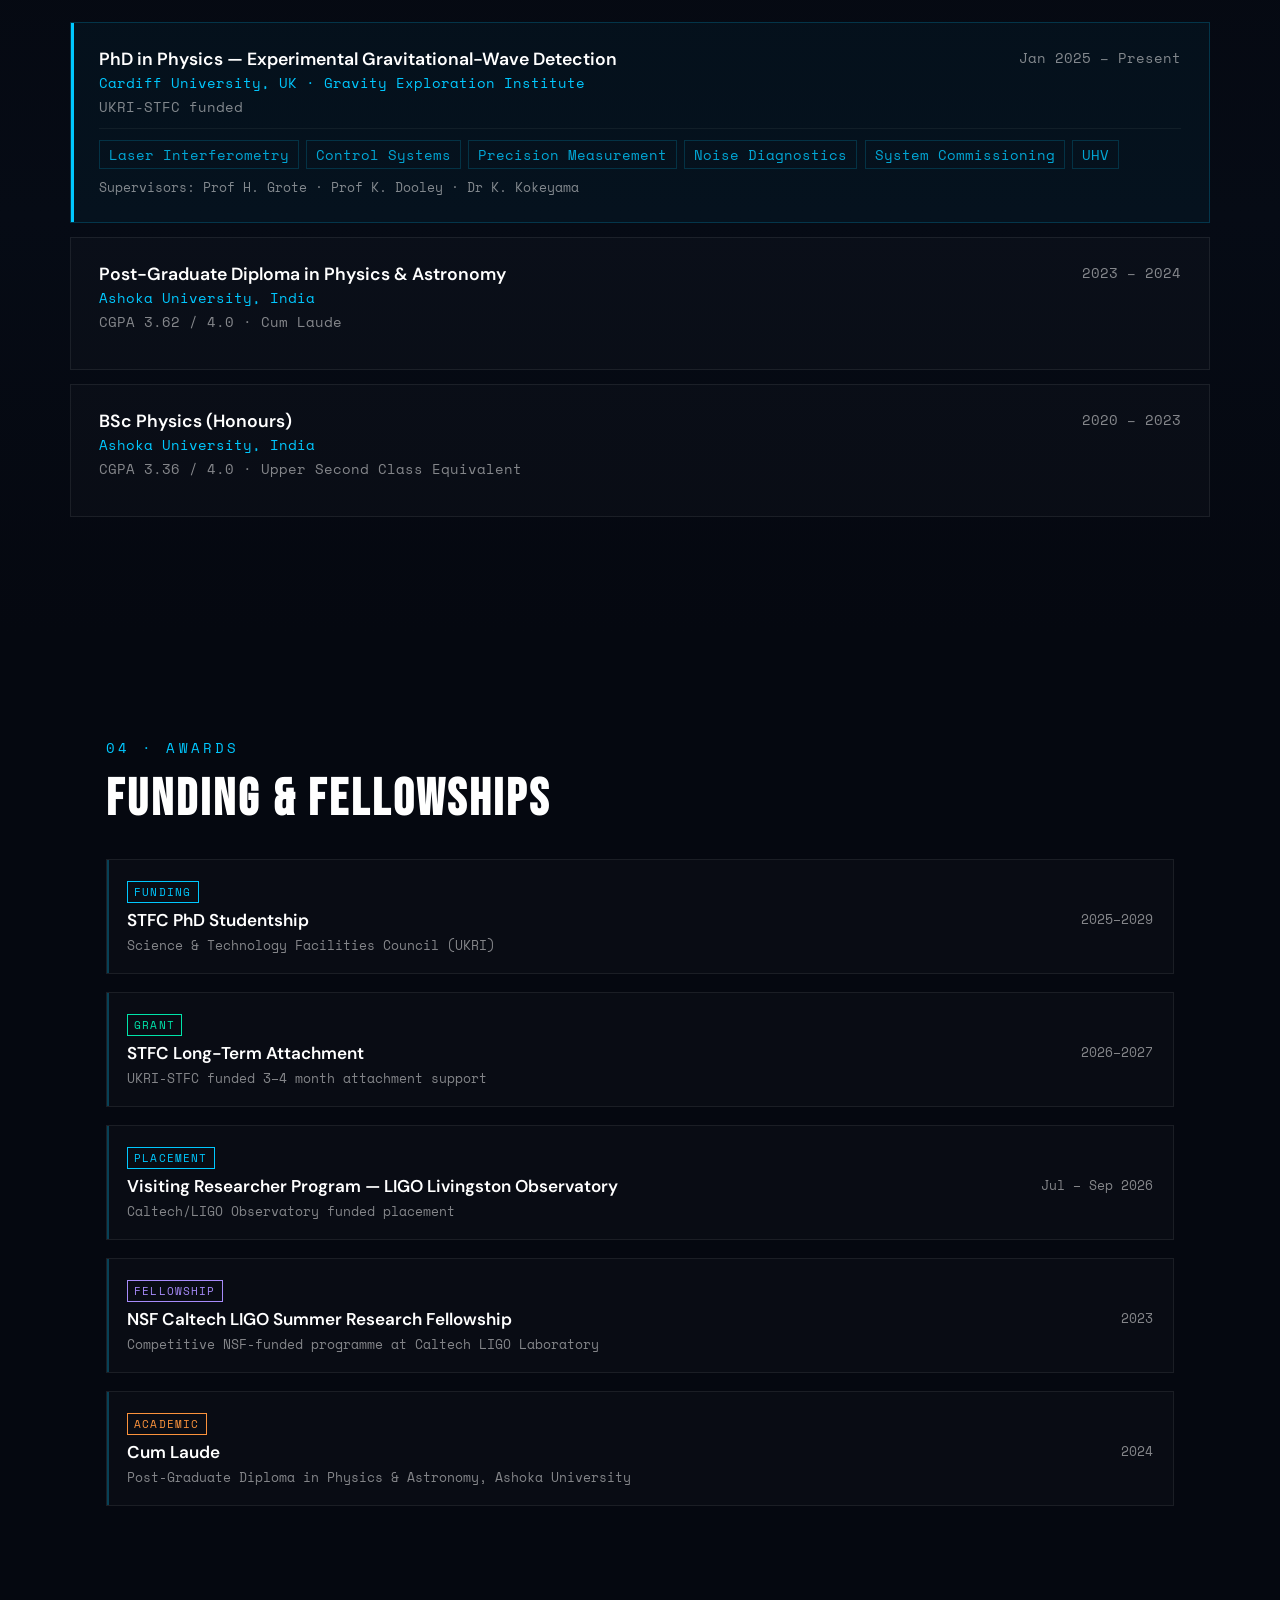
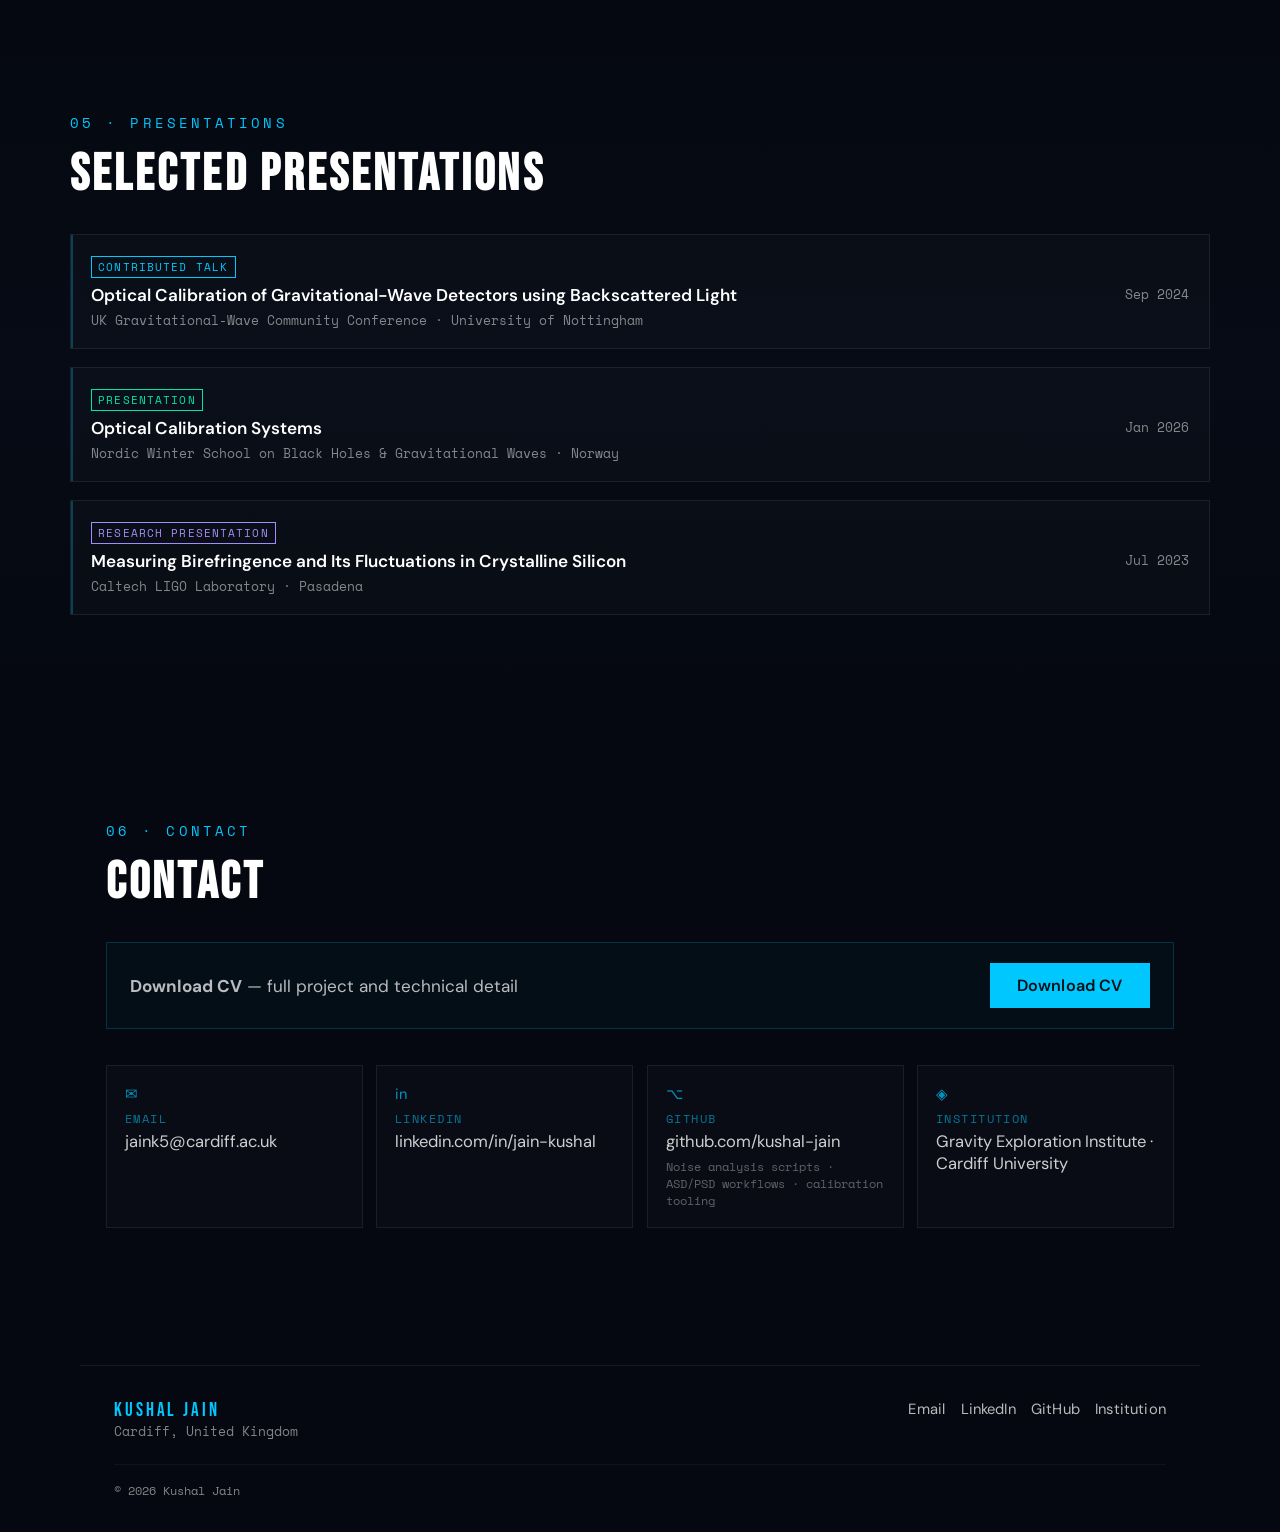
==== commit cbb0f9ed: "Rename index to index.html" ====
--- a/index.html
+++ b/index.html
@@ -1,178 +1,724 @@
 <!DOCTYPE html>
 <html lang="en">
 <head>
-    <meta charset="UTF-8">
-    <meta name="viewport" content="width=device-width, initial-scale=1.0">
-    <title>Kushal Jain | Experimental Physicist</title>
-    <link rel="stylesheet" href="styles.css">
-    <link href="https://fonts.googleapis.com/css2?family=Inter:wght@300;400;600;800&family=JetBrains+Mono:wght@400;700&display=swap" rel="stylesheet">
+<meta charset="UTF-8"/>
+<meta name="viewport" content="width=device-width, initial-scale=1.0"/>
+<title>Kushal Jain — Precision Measurement, Photonics &amp; Control Systems</title>
+<meta name="description" content="Engineering-focused experimental physicist in laser frequency stabilisation, optical interferometry, control systems, calibration, and precision instrumentation."/>
+<meta name="keywords" content="laser frequency stabilisation, PDH locking, optical interferometry, cavity locking, transfer-function measurement, control systems, precision metrology, calibration, instrumentation, hardware debugging, UHV systems, Python, Linux, Git, experimental commissioning"/>
+
+<link rel="preconnect" href="https://fonts.googleapis.com"/>
+<link rel="preconnect" href="https://fonts.gstatic.com" crossorigin/>
+<link href="https://fonts.googleapis.com/css2?family=Bebas+Neue&family=Space+Mono:wght@400;700&family=DM+Sans:opsz,wght@9..40,300;9..40,400;9..40,500;9..40,600;9..40,700&display=swap" rel="stylesheet"/>
+
+<style>
+*,*::before,*::after{box-sizing:border-box;margin:0;padding:0}
+html{scroll-behavior:smooth;font-size:18px}
+body{
+  background:#050810;color:#fff;-webkit-font-smoothing:antialiased;overflow-x:hidden;
+  font-size:1rem;
+  font-family:var(--body);
+}
+::selection{background:rgba(0,200,255,.18)}
+::-webkit-scrollbar{width:3px}
+::-webkit-scrollbar-track{background:#050810}
+::-webkit-scrollbar-thumb{background:rgba(0,200,255,.25)}
+
+:root{
+  --cyan:#00c8ff;
+  --cyan-faint:rgba(0,200,255,.08);
+  --cyan-border:rgba(0,200,255,.2);
+  --white:rgba(255,255,255,.86);
+  --mid:rgba(255,255,255,.72);
+  --dim:rgba(255,255,255,.5);
+  --border:rgba(255,255,255,.07);
+  --card:rgba(255,255,255,.02);
+  --mono:"Space Mono",monospace;
+  --display:"Bebas Neue",sans-serif;
+  --body:"DM Sans",sans-serif;
+}
+
+/* Utility Colors for Badges */
+.color-cyan { color: #00c8ff; }
+.color-green { color: #00e5aa; }
+.color-purple { color: #a78bfa; }
+.color-orange { color: #fb923c; }
+
+@keyframes fadeUp{from{opacity:0;transform:translateY(24px)}to{opacity:1;transform:translateY(0)}}
+@keyframes fadeIn{from{opacity:0}to{opacity:1}}
+@keyframes scrollPulse{0%,100%{opacity:.3;transform:scaleY(.8)}50%{opacity:1;transform:scaleY(1.1)}}
+
+.reveal{opacity:0;transform:translateY(24px);transition:opacity .65s ease,transform .65s ease;will-change:opacity,transform}
+.reveal.visible{opacity:1;transform:translateY(0)}
+
+nav{position:fixed;top:0;left:0;right:0;z-index:100;height:66px;padding:0 2.2rem;display:flex;align-items:center;justify-content:space-between;transition:background .35s,border-color .35s,backdrop-filter .35s}
+nav.scrolled{background:rgba(5,8,16,.94);backdrop-filter:blur(16px);-webkit-backdrop-filter:blur(16px);border-bottom:1px solid var(--cyan-faint)}
+.nav-logo{font-family:var(--display);font-size:1.35rem;letter-spacing:.18em;color:var(--cyan);text-decoration:none;flex-shrink:0}
+.nav-links{display:flex;gap:1rem;align-items:center}
+.nav-links a{
+  font-family:var(--body);
+  font-size:.86rem;
+  font-weight:500;
+  letter-spacing:.01em;
+  color:var(--mid);
+  text-decoration:none;
+  transition:color .2s;
+  white-space:nowrap
+}
+.nav-links a:hover{color:var(--cyan)}
+.nav-cv-btn{
+  font-family:var(--body);
+  font-size:.84rem;
+  font-weight:600;
+  letter-spacing:.01em;
+  color:#041018;
+  background:#39c6ff;
+  text-decoration:none;
+  padding:.46rem .95rem;
+  transition:background .2s;
+  white-space:nowrap;
+  flex-shrink:0
+}
+.nav-cv-btn:hover{background:#33d4ff;color:#041018}
+.burger{display:none;background:none;border:none;cursor:pointer;flex-direction:column;gap:5px;padding:4px}
+.burger span{display:block;width:22px;height:1.5px;background:var(--cyan)}
+.mobile-menu{display:none;position:fixed;top:66px;left:0;right:0;background:rgba(5,8,16,.97);border-bottom:1px solid var(--cyan-faint);padding:1.3rem;flex-direction:column;gap:1rem;z-index:99}
+.mobile-menu.open{display:flex}
+.mobile-menu a{
+  font-family:var(--body);
+  font-size:.95rem;
+  font-weight:500;
+  color:var(--white);
+  text-decoration:none
+}
+.mobile-menu .mob-cv{
+  font-family:var(--body);
+  font-size:.95rem;
+  font-weight:600;
+  color:#041018;
+  background:#39c6ff;
+  padding:.52rem 1rem;
+  text-align:center;
+  margin-top:.2rem
+}
+
+.section{padding:5.7rem 2rem;max-width:1140px;margin:0 auto}
+.section-alt{padding:5.7rem 2rem;background:linear-gradient(180deg,#050810,#060b15,#050810)}
+.section-alt-inner{max-width:1140px;margin:0 auto}
+.sec-label{font-family:var(--mono);font-size:.78rem;letter-spacing:.22em;text-transform:uppercase;color:var(--cyan);margin-bottom:.6rem}
+.sec-title{font-family:var(--display);font-size:clamp(2rem,4vw,3rem);color:#fff;letter-spacing:.06em;margin:0 0 1.6rem;line-height:1.2}
+
+.btn-primary,.btn-ghost,.btn-cv{
+  padding:.68rem 1.5rem;text-decoration:none;font-family:var(--body);font-size:.9rem;font-weight:600;letter-spacing:.01em;display:inline-block;white-space:nowrap
+}
+.btn-primary{background:var(--cyan);color:#041018;transition:background .2s}
+.btn-primary:hover{background:#33d4ff}
+.btn-ghost{background:transparent;border:1px solid rgba(255,255,255,.24);color:var(--white);transition:all .2s}
+.btn-ghost:hover{border-color:rgba(0,200,255,.45);color:var(--cyan)}
+.btn-cv{background:transparent;border:1px solid rgba(0,200,255,.4);color:var(--cyan);transition:all .2s}
+.btn-cv:hover{background:rgba(0,200,255,.1)}
+
+#hero{position:relative;height:100vh;min-height:640px;display:flex;align-items:center;justify-content:center;overflow:hidden}
+#hero canvas{position:absolute;inset:0;width:100%;height:100%}
+.hero-content{position:relative;z-index:2;max-width:1060px;width:100%;padding:0 1.4rem;display:grid;grid-template-columns:1fr 155px;gap:1.6rem;align-items:center}
+.hero-left{text-align:left}
+.hero-eyebrow{font-family:var(--mono);font-size:.72rem;letter-spacing:.2em;color:var(--cyan);text-transform:uppercase;margin-bottom:.9rem;animation:fadeUp .75s ease both}
+.hero-name{font-family:var(--display);font-size:clamp(3rem,8vw,6rem);letter-spacing:.06em;color:#fff;line-height:.95;margin:0 0 .85rem;animation:fadeUp .8s .07s ease both}
+.hero-headline{font-family:var(--body);font-size:1.02rem;color:rgba(255,255,255,.95);line-height:1.62;max-width:780px;margin:0 0 .75rem;animation:fadeUp .85s .14s ease both}
+.hero-sub-tagline{font-family:var(--mono);font-size:.78rem;color:rgba(0,200,255,.8);letter-spacing:.04em;max-width:840px;margin:0 0 1.6rem;animation:fadeUp .9s .22s ease both;line-height:1.5}
+.hero-ctas{display:flex;gap:.7rem;flex-wrap:wrap;animation:fadeUp 1s .3s ease both}
+.hero-stats{display:flex;gap:1.3rem;margin-top:1.7rem;flex-wrap:wrap;animation:fadeUp 1s .42s ease both}
+.hero-stat-val{font-family:var(--display);font-size:1.24rem;color:var(--cyan);letter-spacing:.04em}
+.hero-stat-label{font-family:var(--mono);font-size:.72rem;color:var(--dim);letter-spacing:.07em;text-transform:uppercase;line-height:1.35}
+.hero-stat-sub{font-family:var(--mono);font-size:.62rem;color:rgba(255,255,255,.35);letter-spacing:.04em;margin-top:.1rem}
+.hero-photo-wrap{justify-self:end;animation:fadeUp 1s .3s ease both}
+.hero-photo{width:150px;height:150px;border-radius:50%;border:1px solid rgba(0,200,255,.3);object-fit:cover;display:block;background:rgba(255,255,255,.03);box-shadow:0 0 0 7px rgba(0,200,255,.04)}
+.scroll-hint{position:absolute;bottom:1.7rem;left:50%;transform:translateX(-50%);display:flex;flex-direction:column;align-items:center;gap:.35rem;animation:fadeIn 1s 1.1s ease both}
+.scroll-hint span{font-family:var(--mono);font-size:.58rem;letter-spacing:.2em;color:var(--dim);text-transform:uppercase}
+.scroll-line{width:1px;height:29px;background:linear-gradient(to bottom,rgba(0,200,255,.55),transparent);animation:scrollPulse 2s infinite}
+
+.identity-box{border:1px solid var(--cyan-border);background:rgba(0,200,255,.03);padding:1.75rem 2rem;position:relative;overflow:hidden}
+.identity-box::before{content:'';position:absolute;top:0;left:0;right:0;height:2px;background:linear-gradient(to right,transparent,var(--cyan),transparent)}
+.identity-text{font-family:var(--body);font-size:.96rem;color:rgba(255,255,255,.9);line-height:1.72;max-width:900px}
+.identity-text strong{color:#fff;font-weight:600}
+.identity-text a{color:var(--cyan);text-decoration:none;border-bottom:1px solid rgba(0,200,255,.35)}
+.identity-text a:hover{border-bottom-color:rgba(0,200,255,.8)}
+.cite-source{font-family:var(--mono);font-size:.8em;color:var(--dim)}
+
+.edu-card,.exp-card,.skills-block,.impact-card,.recognition-row,.presentation-row,.opp-item,.contact-card{border:1px solid var(--border);background:var(--card)}
+.edu-card,.exp-card,.skills-block,.impact-card,.recognition-row,.presentation-row{transition:border-color .2s,background .2s}
+.edu-card:hover,.exp-card:hover,.skills-block:hover,.impact-card:hover,.recognition-row:hover,.presentation-row:hover{border-color:rgba(0,200,255,.18);background:rgba(0,200,255,.025)}
+
+.edu-card{padding:1.4rem 1.55rem;margin-bottom:.8rem;position:relative}
+.edu-card.featured{border-color:var(--cyan-border);background:rgba(0,200,255,.04)}
+.edu-card.featured::before{content:'';position:absolute;left:0;top:0;bottom:0;width:3px;background:var(--cyan)}
+.edu-row{display:flex;justify-content:space-between;align-items:flex-start;flex-wrap:wrap;gap:.45rem;margin-bottom:.65rem}
+.edu-degree{font-family:var(--body);font-size:.98rem;font-weight:600;color:#fff;line-height:1.35}
+.edu-inst{font-family:var(--mono);font-size:.78rem;color:var(--cyan)}
+.edu-detail{font-family:var(--mono);font-size:.78rem;color:var(--dim);margin-top:.15rem}
+.edu-period{font-family:var(--mono);font-size:.76rem;color:var(--dim);white-space:nowrap}
+.edu-focus{display:flex;flex-wrap:wrap;gap:.4rem;margin-top:.6rem;padding-top:.6rem;border-top:1px solid rgba(255,255,255,.05)}
+.edu-tag{font-family:var(--mono);font-size:.78rem;color:rgba(0,200,255,.82);border:1px solid rgba(0,200,255,.18);padding:.16rem .5rem}
+.edu-supervisors{font-family:var(--mono);font-size:.74rem;color:var(--dim);margin-top:.45rem}
+
+.exp-grid{display:grid;grid-template-columns:repeat(auto-fit,minmax(390px,1fr));gap:1rem}
+.exp-card{padding:1.55rem;position:relative}
+.exp-card::before{content:'';position:absolute;top:0;left:0;bottom:0;width:2px;background:rgba(0,200,255,.28)}
+.exp-tag{font-family:var(--mono);font-size:.74rem;color:var(--cyan);letter-spacing:.08em;text-transform:uppercase;margin-bottom:.45rem}
+.exp-title{font-family:var(--body);font-size:1rem;font-weight:600;color:#fff;margin-bottom:.7rem;line-height:1.35}
+.exp-field-label{font-family:var(--mono);font-size:.74rem;color:var(--cyan);letter-spacing:.12em;text-transform:uppercase;margin:.62rem 0 .2rem}
+.exp-body{font-family:var(--body);font-size:.95rem;color:var(--mid);line-height:1.6;max-width:62ch}
+.exp-bullets{list-style:none;padding:0;margin:0;display:flex;flex-direction:column;gap:.3rem}
+.exp-bullets li{font-family:var(--body);font-size:.95rem;color:rgba(255,255,255,.82);padding-left:.82rem;position:relative;line-height:1.48;max-width:64ch}
+.exp-bullets li::before{content:'›';position:absolute;left:0;color:var(--cyan)}
+.exp-outcome-row{border-top:1px solid rgba(255,255,255,.05);margin-top:.7rem;padding-top:.6rem}
+.exp-outcome-val{font-family:var(--mono);font-size:.76rem;color:rgba(255,255,255,.8);line-height:1.55;max-width:66ch}
+.exp-outcome-val strong{color:var(--cyan)}
+
+.impact-title{font-family:var(--display);font-size:clamp(1.5rem,3vw,2.1rem);color:#fff;letter-spacing:.06em;margin-bottom:.6rem}
+.impact-grid{display:grid;grid-template-columns:repeat(auto-fill,minmax(230px,1fr));gap:.82rem;margin-top:1rem}
+.impact-card{padding:1.12rem}
+.impact-icon{font-size:.84rem;color:var(--cyan);margin-bottom:.5rem;opacity:.72}
+.impact-metric{font-family:var(--display);font-size:1.42rem;color:var(--cyan);line-height:1;margin-bottom:.24rem}
+.impact-label{font-family:var(--body);font-size:.9rem;color:#fff;margin-bottom:.16rem;font-weight:600}
+.impact-sub{font-family:var(--body);font-size:.92rem;color:var(--mid);line-height:1.45}
+
+.skills-grid{display:grid;grid-template-columns:repeat(auto-fill,minmax(320px,1fr));gap:.9rem}
+.skills-block{padding:1.25rem 1.32rem}
+.skills-block-title{font-family:var(--mono);font-size:.76rem;letter-spacing:.12em;text-transform:uppercase;color:var(--cyan);margin-bottom:.75rem;padding-bottom:.48rem;border-bottom:1px solid rgba(0,200,255,.12)}
+.skills-list{list-style:none;padding:0;margin:0;display:flex;flex-direction:column;gap:.42rem}
+.skills-list li{font-family:var(--body);font-size:.95rem;color:var(--mid);padding-left:.8rem;position:relative;line-height:1.45}
+.skills-list li::before{content:'—';position:absolute;left:0;color:rgba(0,200,255,.38);font-size:.62rem;top:.1rem}
+
+.row-list{display:flex;flex-direction:column;gap:1rem}
+.recognition-row,.presentation-row{padding:1rem 1.1rem;position:relative}
+.recognition-row::before,.presentation-row::before{content:'';position:absolute;left:0;top:0;bottom:0;width:2px;background:rgba(0,200,255,.28)}
+.row-top{display:flex;justify-content:space-between;align-items:flex-start;gap:.8rem;flex-wrap:wrap}
+.row-title{font-family:var(--body);font-size:.95rem;color:#fff;font-weight:600;line-height:1.34;max-width:70ch}
+.row-date{font-family:var(--mono);font-size:.72rem;color:var(--dim);white-space:nowrap}
+.row-badge{font-family:var(--mono);font-size:.62rem;letter-spacing:.1em;text-transform:uppercase;border:1px solid currentColor;padding:.12rem .36rem;display:inline-block;margin-bottom:.35rem}
+.row-meta{font-family:var(--mono);font-size:.74rem;color:var(--dim);line-height:1.42;margin-top:.22rem;max-width:72ch}
+
+.opp-box{border:1px solid var(--cyan-border);background:rgba(0,200,255,.03);padding:1.75rem;position:relative;overflow:hidden}
+.opp-box::before{content:'';position:absolute;top:0;left:0;right:0;height:2px;background:linear-gradient(to right,transparent,var(--cyan),transparent)}
+.opp-grid{display:grid;grid-template-columns:repeat(auto-fill,minmax(195px,1fr));gap:.75rem;margin-top:1.3rem}
+.opp-item{padding:.95rem 1rem;transition:all .2s}
+.opp-item:hover{border-color:rgba(0,200,255,.26);background:rgba(0,200,255,.035)}
+.opp-icon{font-size:.78rem;color:var(--cyan);margin-bottom:.34rem;opacity:.72}
+.opp-item-title{font-family:var(--body);font-size:.88rem;font-weight:600;color:#fff;margin-bottom:.14rem}
+.opp-item-sub{font-family:var(--body);font-size:.92rem;color:var(--mid);line-height:1.43}
+.opp-status{display:inline-flex;align-items:center;gap:.4rem;font-family:var(--mono);font-size:.7rem;color:var(--cyan);letter-spacing:.1em;text-transform:uppercase;margin-bottom:1rem}
+.opp-dot{width:7px;height:7px;border-radius:50%;background:var(--cyan);flex-shrink:0}
+
+.contact-grid{display:grid;grid-template-columns:repeat(auto-fill,minmax(235px,1fr));gap:.75rem;margin-bottom:1.95rem}
+.contact-card{display:block;text-decoration:none;padding:1rem;transition:all .2s}
+.contact-card:hover{border-color:rgba(0,200,255,.28);background:rgba(0,200,255,.045)}
+.contact-icon{font-size:.82rem;color:var(--cyan);margin-bottom:.35rem;opacity:.72}
+.contact-label{font-family:var(--mono);font-size:.66rem;letter-spacing:.12em;text-transform:uppercase;color:rgba(0,200,255,.56);margin-bottom:.2rem}
+.contact-val{font-family:var(--body);font-size:.92rem;color:rgba(255,255,255,.8);word-break:break-all;line-height:1.35}
+.contact-sub{font-family:var(--mono);font-size:.68rem;color:rgba(255,255,255,.35);margin-top:.25rem;line-height:1.4}
+.contact-cv-row{margin-bottom:1.95rem;padding:1.1rem 1.3rem;border:1px solid var(--cyan-border);background:rgba(0,200,255,.03);display:flex;align-items:center;justify-content:space-between;flex-wrap:wrap;gap:.7rem}
+.contact-cv-text{font-family:var(--body);font-size:.95rem;color:var(--mid)}
+
+footer{border-top:1px solid var(--border);padding:1.8rem 1.9rem;max-width:1120px;margin:0 auto}
+.footer-top{display:flex;justify-content:space-between;align-items:flex-start;flex-wrap:wrap;gap:1.4rem;margin-bottom:1.3rem}
+.footer-name{font-family:var(--display);font-size:1.06rem;letter-spacing:.15em;color:var(--cyan)}
+.footer-location{font-family:var(--mono);font-size:.7rem;color:var(--dim)}
+.footer-links{display:flex;gap:.85rem;flex-wrap:wrap}
+.footer-link{font-family:var(--body);font-size:.82rem;color:var(--mid);text-decoration:none;letter-spacing:.01em}
+.footer-link:hover{color:var(--cyan)}
+.footer-link.institution-link{white-space:nowrap}
+.footer-bottom{display:flex;justify-content:space-between;align-items:center;flex-wrap:wrap;gap:.7rem;padding-top:.95rem;border-top:1px solid rgba(255,255,255,.04)}
+.footer-copy{font-family:var(--mono);font-size:.64rem;color:var(--dim)}
+
+@media(max-width:980px){
+  .hero-content{grid-template-columns:1fr}
+  .hero-left{text-align:center}
+  .hero-headline,.hero-sub-tagline{margin-left:auto;margin-right:auto}
+  .hero-photo-wrap{justify-self:center}
+  .hero-stats{justify-content:center}
+}
+@media(max-width:760px){
+  .nav-links{display:none!important}
+  .burger{display:flex!important}
+  nav{padding:0 1.2rem}
+}
+@media(max-width:640px){
+  html{font-size:16px}
+  .section,.section-alt{padding:4.4rem 1.2rem}
+  .exp-grid,.skills-grid,.opp-grid{grid-template-columns:1fr}
+  .hero-ctas a{width:100%;text-align:center}
+  .hero-photo{width:126px;height:126px}
+}
+</style>
 </head>
 <body>
-    <nav id="navbar">
-        <div class="logo">KJ_SYS</div>
-        <ul class="nav-links">
-            <li><a href="#home">Home</a></li>
-            <li><a href="#experience">Experience</a></li>
-            <li><a href="#education">Education</a></li>
-            <li><a href="#skills">Skills</a></li>
-            <li><a href="#awards">Awards</a></li>
-            <li><a href="#contact">Contact</a></li>
+
+<nav id="main-nav" role="navigation" aria-label="Primary navigation">
+  <a class="nav-logo" href="#top" aria-label="Kushal Jain">KJ</a>
+  <div class="nav-links">
+    <a href="#experience">Experience</a>
+    <a href="#skills">Skills</a>
+    <a href="#education">Education</a>
+    <a href="#recognition">Awards</a>
+    <a href="#contact">Contact</a>
+    <a class="nav-cv-btn" href="Kushal_Jain_CV.pdf" target="_blank" rel="noopener" download>Download CV</a>
+  </div>
+  <button class="burger" id="burger" aria-label="Open menu" aria-expanded="false"><span></span><span></span><span></span></button>
+</nav>
+
+<div class="mobile-menu" id="mobile-menu" aria-hidden="true">
+  <a href="#experience" onclick="closeMobile()">Experience</a>
+  <a href="#skills" onclick="closeMobile()">Skills</a>
+  <a href="#education" onclick="closeMobile()">Education</a>
+  <a href="#recognition" onclick="closeMobile()">Awards</a>
+  <a href="#contact" onclick="closeMobile()">Contact</a>
+  <a class="mob-cv" href="Kushal_Jain_CV.pdf" target="_blank" rel="noopener" download onclick="closeMobile()">Download CV</a>
+</div>
+
+<section id="top" aria-label="Hero">
+  <div id="hero">
+    <canvas id="hero-canvas" aria-hidden="true"></canvas>
+    <div class="hero-content">
+      <div class="hero-left">
+        <div class="hero-eyebrow">Precision Instrumentation · Photonics · Control Systems</div>
+        <h1 class="hero-name">Kushal Jain</h1>
+        <p class="hero-headline">
+          Laser frequency stabilisation, optical interferometry, transfer-function measurement, and control-loop commissioning for high-performance sensing systems.
+        </p>
+        <p class="hero-sub-tagline">
+          Industry focus: quantum technologies, photonics, advanced instrumentation, precision metrology, and defence/aerospace R&amp;D.
+        </p>
+        <div class="hero-ctas">
+          <a class="btn-primary" href="#experience">View Experience</a>
+          <a class="btn-cv" href="Kushal_Jain_CV.pdf" target="_blank" rel="noopener" download>Download CV</a>
+          <a class="btn-ghost" href="#contact">Contact</a>
+        </div>
+        <div class="hero-stats">
+          <div>
+            <div class="hero-stat-val">~370×</div>
+            <div class="hero-stat-label">System Power-recycling Gain</div>
+          </div>
+          <div><div class="hero-stat-val">10⁻⁷ mbar</div><div class="hero-stat-label">Ultra-High Vacuum (UHV)</div></div>
+          <div>
+            <div class="hero-stat-val">10⁻²¹ m/√Hz</div>
+            <div class="hero-stat-label">1–200 MHz Band Sensitivity</div>
+            <div class="hero-stat-sub">QUEST experiment</div>
+          </div>
+        </div>
+      </div>
+      <div class="hero-photo-wrap">
+        <img class="hero-photo" src="kushal-profile.jpg" alt="Kushal Jain portrait"/>
+      </div>
+    </div>
+    <div class="scroll-hint" aria-hidden="true"><span>Scroll</span><div class="scroll-line"></div></div>
+  </div>
+</section>
+
+<div id="identity-wrap" style="padding:3.9rem 2rem 0;max-width:1140px;margin:0 auto">
+  <div class="identity-box reveal">
+    <div class="sec-label">Professional Summary</div>
+    <p class="identity-text">
+      Engineering-focused experimental physicist delivering <strong>Pound-Drever-Hall (PDH) locking</strong>, UHV system commissioning, <strong>noise diagnostics</strong>, Python-based analysis, calibration workflows, and <strong>precision measurement</strong> in collaborative R&amp;D environments.
+      Contributor to the <strong>QUEST experiment</strong>, reported by Cardiff University as the <strong>world’s most sensitive tabletop interferometer</strong> for very-high-frequency gravitational-wave searches
+      <span class="cite-source">(Cardiff University, 2025)</span>.
+      <a href="https://www.cardiff.ac.uk/news/view/2954067-worlds-most-sensitive-table-top-experiment-sets-new-limits-on-very-high-frequency-gravitational-waves" target="_blank" rel="noopener">Source</a>
+    </p>
+  </div>
+</div>
+
+<section id="experience" class="section-alt">
+  <div class="section-alt-inner">
+    <div class="reveal"><div class="sec-label">01 · Experience</div><h2 class="sec-title">Engineering &amp; Research Experience</h2></div>
+
+    <div class="exp-grid">
+      <article class="exp-card reveal">
+        <div class="exp-tag">Cardiff University · 2025–Present</div>
+        <h3 class="exp-title">Laser Frequency Stabilization &amp; High-power Interferometer Commissioning</h3>
+
+        <div class="exp-field-label">Team Scope</div>
+        <p class="exp-body">Collaborative QUEST programme team (~5–6 researchers: 2 professors, 2 postdoctoral researchers, and 2 PhD researchers). Individual contributions focused on optical commissioning, lock optimisation, and transfer-function-driven diagnostics.</p>
+
+        <div class="exp-field-label">System</div>
+        <p class="exp-body">Co-located power-recycled Michelson interferometers (using 1064 nm Nd:YAG lasers and neoLASE GmbH OEM solid-state laser amplifier systems, and active control loops) for high-sensitivity precision measurement experiments.</p>
+
+        <div class="exp-field-label">Issue</div>
+        <p class="exp-body">Mechanical coupling and loop instabilities limited lock robustness and noise performance. A second major focus was increasing laser power build-up in the arm cavity to improve SNR and reduce relative shot-noise impact.</p>
+
+        <div class="exp-field-label">Action</div>
+        <ul class="exp-bullets">
+          <li>Implemented <strong>PDH locking</strong> using both <strong>dither-lock and DC-readout</strong> locking methods</li>
+          <li>Measured and tuned loop behaviour using <strong>DARM transfer-function measurement</strong></li>
+          <li>Optimised alignment to improve power build-up and operational repeatability</li>
         </ul>
-    </nav>
-
-    <header id="home" class="hero">
-        <div class="hero-content">
-            <h2 class="mono-subtitle">SYSTEM STATUS: ONLINE</h2>
-            <h1 class="glitch" data-text="Kushal Jain">Kushal Jain</h1>
-            <p class="tagline">Engineering coherence in a noisy universe.</p>
-            <p class="summary">Experimental physicist specializing in laser frequency stabilization, ultra-high vacuum systems, and precision measurement. Caltech LIGO Laboratory research fellow bridging the gap between fundamental physics and advanced industrial engineering.</p>
-            <div class="cta-buttons">
-                <a href="#experience" class="btn primary">View Systems</a>
-                <a href="CV_April24_Main_2pg.pdf" class="btn secondary" download>Download CV</a>
-            </div>
-        </div>
-        <div class="canvas-container">
-            <div class="laser-grid"></div>
-        </div>
-    </header>
-
-    <section id="experience" class="section">
-        <h2 class="section-title">ENGINEERING & RESEARCH</h2>
-        
-        <div class="project-card reveal">
-            <div class="project-header">
-                <h3>Gravity Exploration Institute, Cardiff University</h3>
-                <span class="mono-date">Jan 2025 – Present</span>
-            </div>
-            <h4>PhD Researcher: Laser Frequency Stabilization & Calibration Systems</h4>
-            <p>Commissioned power-recycled Michelson interferometers achieving 1.5 kW circulating optical power. Implemented Pound-Drever-Hall (PDH) locking loops and elastomeric vibration isolation, achieving order-of-magnitude noise suppression above 45 Hz.</p>
-            <p>Currently designing a phase-modulated scattered-light injection system for broadband interferometer response characterization, utilizing Python-based simulations and CAD-engineered experimental hardware.</p>
-            <div class="tech-stack">
-                <span>PDH Locking</span>
-                <span>UHV Systems</span>
-                <span>Vibration Isolation</span>
-                <span>Python / Signal Analysis</span>
-            </div>
-        </div>
-
-        <div class="project-card reveal">
-            <div class="project-header">
-                <h3>Ashoka University</h3>
-                <span class="mono-date">Sept 2023 – May 2024</span>
-            </div>
-            <h4>Undergraduate Thesis Researcher</h4>
-            <p>Analyzed large astrophysical datasets to investigate correlations between galaxy properties across redshift bins under the mentorship of Prof. Somak Raychaudhary.</p>
-            <div class="tech-stack">
-                <span>Data Analysis</span>
-                <span>Astrophysics</span>
-                <span>Python</span>
-            </div>
-        </div>
-
-        <div class="project-card reveal">
-            <div class="project-header">
-                <h3>LIGO Laboratory, California Institute of Technology</h3>
-                <span class="mono-date">May – July 2023</span>
-            </div>
-            <h4>Summer Research Fellow (NSF/Caltech-funded)</h4>
-            <p>Designed and executed a precision optical experiment to measure phase shifts and birefringence fluctuations in crystalline silicon. Established the first upper-limit measurements to assess compliance with next-generation gravitational-wave detector specifications.</p>
-            <div class="tech-stack">
-                <span>Precision Instrumentation</span>
-                <span>Optical Alignment</span>
-                <span>Noise Modeling</span>
-            </div>
-        </div>
-    </section>
-
-    <section id="education" class="section alternate-bg">
-        <h2 class="section-title">ACADEMIC BACKGROUND</h2>
-        <div class="project-card reveal">
-            <div class="project-header">
-                <h3>Cardiff University, UK</h3>
-                <span class="mono-date">2025 – 2029</span>
-            </div>
-            <h4>PhD in Physics (STFC-funded)</h4>
-            <p>Supervisors: Prof H. Grote, Prof K. Dooley, Dr K. Kokeyama</p>
-        </div>
-
-        <div class="project-card reveal">
-            <div class="project-header">
-                <h3>Ashoka University, India</h3>
-                <span class="mono-date">2024</span>
-            </div>
-            <h4>Post-Graduate Diploma, Physics & Astronomy</h4>
-            <p>Graduated Cum Laude (CGPA 3.62/4.0)</p>
-        </div>
-
-        <div class="project-card reveal">
-            <div class="project-header">
-                <h3>Ashoka University, India</h3>
-                <span class="mono-date">2020 – 2023</span>
-            </div>
-            <h4>B.Sc (Honours) Physics</h4>
-            <p>Upper Second Class equivalent (CGPA 3.36/4.0)</p>
-        </div>
-    </section>
-
-    <section id="skills" class="section">
-        <h2 class="section-title">TECHNICAL CAPABILITIES</h2>
-        <div class="skills-grid">
-            <div class="skill-category reveal">
-                <h3>Hardware & Optics</h3>
-                <ul>
-                    <li>Laser frequency stabilization (PDH)</li>
-                    <li>Ultra-high vacuum (UHV) to 10<sup>-7</sup> mbar operation</li>
-                    <li>Vibration isolation & system integration</li>
-                    <li>Cleanroom protocols & precision alignment</li>
-                </ul>
-            </div>
-            <div class="skill-category reveal">
-                <h3>Instrumentation & Control</h3>
-                <ul>
-                    <li>Moku:Pro (signal analyzer, PID, lock-in)</li>
-                    <li>Feedback control system tuning</li>
-                    <li>PZT and picomotor actuators</li>
-                    <li>Electro-optic components (EOM/AOM)</li>
-                </ul>
-            </div>
-            <div class="skill-category reveal">
-                <h3>Software & Analysis</h3>
-                <ul>
-                    <li>Python (NumPy, SciPy, Matplotlib)</li>
-                    <li>Spectral analysis (ASD/PSD)</li>
-                    <li>CAD (OpenSCAD) & Hardware Design</li>
-                    <li>Linux & Git version control</li>
-                </ul>
-            </div>
-        </div>
-    </section>
-
-    <section id="awards" class="section alternate-bg">
-        <h2 class="section-title">FUNDING & RECOGNITION</h2>
-        <ul class="awards-list reveal">
-            <li><strong>STFC PhD Studentship (2025-2029):</strong> Fully funded UKRI doctoral scholarship in gravitational-wave physics.</li>
-            <li><strong>STFC Visiting Scholar (2026-2027):</strong> Competitive funded international research placement.</li>
-            <li><strong>Visiting Researcher, LIGO Livingston (July-Sept 2026):</strong> Funded placement at a large-scale interferometric gravitational-wave detector facility.</li>
-            <li><strong>NSF LIGO SURF Fellowship (2023):</strong> Caltech LIGO Laboratory NSF-funded research fellowship.</li>
+
+        <div class="exp-field-label">Technical Intervention — Noise Mitigation Through Passive Vibration Isolation</div>
+        <ul class="exp-bullets">
+          <li><strong>Led passive vibration isolation</strong> implementation using Viton damping pads; postdoctoral support from Dr Fabio Bergamin during selected runs</li>
+          <li>Diagnosed mechanical coupling pathways using DARM transfer-function measurement</li>
+          <li>Achieved <strong>~10× RMS noise reduction</strong> following installation</li>
+          <li>Improved lock robustness and operational stability during sustained runs</li>
         </ul>
-    </section>
-
-    <section id="contact" class="section">
-        <h2 class="section-title">INITIALIZE CONTACT</h2>
-        <div class="contact-card reveal">
-            <p>Currently based in Cardiff, UK. Open to discussions regarding advanced instrumentation, aerospace, and quantum technology roles.</p>
-            <div class="contact-links">
-                <a href="mailto:jaink5@cardiff.ac.uk" class="btn primary">jaink5@cardiff.ac.uk</a>
-                <a href="https://linkedin.com/in/kushal-007-jain" target="_blank" class="btn secondary">LinkedIn</a>
-                <a href="tel:+447354057107" class="btn secondary">+44 735 405 7107</a>
-            </div>
-        </div>
-    </section>
-
-    <footer>
-        <p class="mono-date">© 2026 KUSHAL JAIN. ALL SYSTEMS NOMINAL.</p>
-    </footer>
-
-    <script src="script.js"></script>
+
+        <div class="exp-outcome-row">
+          <div class="exp-outcome-val">Achieved <strong>~370× laser power build-up gain</strong> through alignment and lock optimisation; stable operation demonstrated in the measurement band.</div>
+        </div>
+      </article>
+
+      <article class="exp-card reveal">
+        <div class="exp-tag">Cardiff University · Ongoing</div>
+        <h3 class="exp-title">Optical Calibration System for Gravitational-Wave Detectors</h3>
+
+        <div class="exp-field-label">Role</div>
+        <p class="exp-body">Independently developing this calibration system under the supervision of Prof Hartmut Grote.</p>
+
+        <div class="exp-field-label">System</div>
+        <p class="exp-body">Independent optical calibration via scattered-light injection, designed as a non-mechanical calibration cross-check for LIGO-like interferometers.</p>
+
+        <div class="exp-field-label">Issue</div>
+        <p class="exp-body">Force-based calibration methods (e.g., photon and Newtonian calibration) can be limited by modelling uncertainties in test-mass eigenmodes, mass distribution, and deformation effects.</p>
+
+        <div class="exp-field-label">Action</div>
+        <ul class="exp-bullets">
+          <li>Designed <strong>independent optical calibration</strong> via scattered-light injection without mechanical test-mass actuation</li>
+          <li>Engineered <strong>CAD motor mount and cog-wheel scattering surfaces</strong> in <strong>OpenSCAD</strong>; fabricated components via <strong>PLA+ 3D printing</strong></li>
+          <li>Programmed <strong>Arduino Uno</strong> via Arduino IDE to drive a <strong>brushless servo motor</strong> rotating the scattering cog-wheel and injecting <strong>phase-modulated scattered light</strong> back into the interferometer</li>
+          <li>Built <strong>Python workflows</strong> for response extraction in the detectable <strong>MHz regime</strong></li>
+        </ul>
+
+        <div class="exp-field-label">Planned Extension</div>
+        <p class="exp-body">Planned integration of an external laser for frequency sweep/scan measurements to obtain interferometer response spectra for calibration; long-term deployment target includes kilometre-scale gravitational-wave facilities.</p>
+
+        <div class="exp-outcome-row">
+          <div class="exp-outcome-val">Preliminary theoretical studies indicate detectable phase modulation in-band; hardware integration and initial test runs are in progress.</div>
+        </div>
+      </article>
+
+      <article class="exp-card reveal">
+        <div class="exp-tag">Caltech LIGO Laboratory · Summer 2023</div>
+        <h3 class="exp-title">Birefringence Fluctuation Measurements in Crystalline Silicon</h3>
+
+        <div class="exp-field-label">Role</div>
+        <p class="exp-body">Independent project under Prof Rana Adhikari and Prof Yuta Michimura; currently being restarted independently at Cardiff with Dr Keiko Kokeyama using hardware upgrades and improved analysis infrastructure.</p>
+
+        <div class="exp-field-label">System</div>
+        <p class="exp-body">High-sensitivity polarimetry measurement setup for crystalline silicon optical samples.</p>
+
+        <div class="exp-field-label">Issue</div>
+        <p class="exp-body">Unquantified birefringence fluctuations represented a material-level uncertainty for next-generation detector design.</p>
+
+        <div class="exp-field-label">Action</div>
+        <ul class="exp-bullets">
+          <li>Designed and executed <strong>high-sensitivity polarimetry</strong> experiment</li>
+          <li>Built <strong>noise budget analysis</strong> and sensitivity workflows</li>
+          <li>Validated <strong>shot-noise-limited behaviour</strong> in measurement band</li>
+        </ul>
+
+        <div class="exp-outcome-row">
+          <div class="exp-outcome-val">Produced first upper-limit measurements relevant to next-generation detector material studies.</div>
+        </div>
+      </article>
+    </div>
+
+    <div class="reveal" style="margin-top:2rem">
+      <div class="sec-label">Impact</div>
+      <h3 class="impact-title">Measured Outcomes</h3>
+      <div class="impact-grid">
+        <div class="impact-card"><div class="impact-icon">◈</div><div class="impact-metric">~370×</div><div class="impact-label">System Power-recycling Gain</div><div class="impact-sub">Commissioning and alignment optimisation result</div></div>
+        <div class="impact-card"><div class="impact-icon">◇</div><div class="impact-metric">~10×</div><div class="impact-label">RMS Noise Reduction</div><div class="impact-sub">After passive isolation, DARM-validated</div></div>
+        <div class="impact-card"><div class="impact-icon">△</div><div class="impact-metric">10⁻⁷ mbar</div><div class="impact-label">Vacuum Regime</div><div class="impact-sub">Sustained UHV operation in precision runs</div></div>
+        <div class="impact-card"><div class="impact-icon">◎</div><div class="impact-metric">10⁻²¹ m/√Hz</div><div class="impact-label">Sensitivity</div><div class="impact-sub">Demonstrated in 1–200 MHz operating band</div></div>
+      </div>
+    </div>
+  </div>
+</section>
+
+<section id="skills" class="section">
+  <div class="reveal"><div class="sec-label">02 · Skills</div><h2 class="sec-title">Technical Capabilities</h2></div>
+  <div class="skills-grid">
+    <div class="skills-block reveal">
+      <div class="skills-block-title">Hardware &amp; Optics</div>
+      <ul class="skills-list">
+        <li>Laser frequency stabilization (PDH, Fabry-Pérot)</li>
+        <li>Cavity locking</li>
+        <li>Power-recycled Michelson interferometers</li>
+        <li>High-precision optical alignment</li>
+        <li>Vibration isolation systems</li>
+        <li>Ultra-high vacuum (UHV) operation</li>
+        <li>Noise budget analysis</li>
+        <li>Digital filter design</li>
+        <li>System integration &amp; commissioning</li>
+        <li>Cleanroom protocols</li>
+      </ul>
+    </div>
+
+    <div class="skills-block reveal">
+      <div class="skills-block-title">Instrumentation &amp; Control</div>
+      <ul class="skills-list">
+        <li>Moku:Pro (signal analyzer, PID, lock-in, etc.)</li>
+        <li>Electro-optics</li>
+        <li>Precision instrumentation</li>
+        <li>PZT &amp; picomotor actuators</li>
+        <li>High-bandwidth photodetectors</li>
+        <li>GigE cameras</li>
+        <li>Control &amp; data acquisition systems</li>
+        <li>Feedback control system tuning</li>
+        <li>Open-loop transfer function measurement</li>
+        <li>Embedded control (Arduino / microcontrollers)</li>
+      </ul>
+    </div>
+
+    <div class="skills-block reveal">
+      <div class="skills-block-title">Software &amp; Analysis</div>
+      <ul class="skills-list">
+        <li>Python (NumPy, SciPy, Matplotlib)</li>
+        <li>Spectral analysis (ASD/PSD)</li>
+        <li>Digital signal processing</li>
+        <li>CAD (OpenSCAD)</li>
+        <li>Git</li>
+        <li>Linux systems</li>
+        <li>Data visualization</li>
+        <li>Simulation &amp; modeling</li>
+        <li>Transfer-function measurement</li>
+      </ul>
+    </div>
+  </div>
+</section>
+
+<section id="education" class="section-alt">
+  <div class="section-alt-inner">
+    <div class="reveal"><div class="sec-label">03 · Education</div><h2 class="sec-title">Education</h2></div>
+
+    <div class="edu-card featured reveal">
+      <div class="edu-row">
+        <div>
+          <div class="edu-degree">PhD in Physics — Experimental Gravitational-Wave Detection</div>
+          <div class="edu-inst">Cardiff University, UK · Gravity Exploration Institute</div>
+          <div class="edu-detail">UKRI-STFC funded</div>
+        </div>
+        <div class="edu-period">Jan 2025 – Present</div>
+      </div>
+      <div class="edu-focus">
+        <span class="edu-tag">Laser Interferometry</span><span class="edu-tag">Control Systems</span><span class="edu-tag">Precision Measurement</span>
+        <span class="edu-tag">Noise Diagnostics</span><span class="edu-tag">System Commissioning</span><span class="edu-tag">UHV</span>
+      </div>
+      <div class="edu-supervisors">Supervisors: Prof H. Grote · Prof K. Dooley · Dr K. Kokeyama</div>
+    </div>
+
+    <div class="edu-card reveal">
+      <div class="edu-row">
+        <div>
+          <div class="edu-degree">Post-Graduate Diploma in Physics &amp; Astronomy</div>
+          <div class="edu-inst">Ashoka University, India</div>
+          <div class="edu-detail">CGPA 3.62 / 4.0 · Cum Laude</div>
+        </div>
+        <div class="edu-period">2023 – 2024</div>
+      </div>
+    </div>
+
+    <div class="edu-card reveal">
+      <div class="edu-row">
+        <div>
+          <div class="edu-degree">BSc Physics (Honours)</div>
+          <div class="edu-inst">Ashoka University, India</div>
+          <div class="edu-detail">CGPA 3.36 / 4.0 · Upper Second Class Equivalent</div>
+        </div>
+        <div class="edu-period">2020 – 2023</div>
+      </div>
+    </div>
+  </div>
+</section>
+
+<section id="recognition" class="section">
+  <div class="reveal"><div class="sec-label">04 · Awards</div><h2 class="sec-title">Funding &amp; Fellowships</h2></div>
+  <div class="row-list">
+    <article class="recognition-row reveal">
+      <div class="row-badge color-cyan">Funding</div>
+      <div class="row-top">
+        <div class="row-title">STFC PhD Studentship</div>
+        <div class="row-date">2025–2029</div>
+      </div>
+      <div class="row-meta">Science &amp; Technology Facilities Council (UKRI)</div>
+    </article>
+
+    <article class="recognition-row reveal">
+      <div class="row-badge color-green">Grant</div>
+      <div class="row-top">
+        <div class="row-title">STFC Long-Term Attachment</div>
+        <div class="row-date">2026–2027</div>
+      </div>
+      <div class="row-meta">UKRI-STFC funded 3–4 month attachment support</div>
+    </article>
+
+    <article class="recognition-row reveal">
+      <div class="row-badge color-cyan">Placement</div>
+      <div class="row-top">
+        <div class="row-title">Visiting Researcher Program — LIGO Livingston Observatory</div>
+        <div class="row-date">Jul – Sep 2026</div>
+      </div>
+      <div class="row-meta">Caltech/LIGO Observatory funded placement</div>
+    </article>
+
+    <article class="recognition-row reveal">
+      <div class="row-badge color-purple">Fellowship</div>
+      <div class="row-top">
+        <div class="row-title">NSF Caltech LIGO Summer Research Fellowship</div>
+        <div class="row-date">2023</div>
+      </div>
+      <div class="row-meta">Competitive NSF-funded programme at Caltech LIGO Laboratory</div>
+    </article>
+
+    <article class="recognition-row reveal">
+      <div class="row-badge color-orange">Academic</div>
+      <div class="row-top">
+        <div class="row-title">Cum Laude</div>
+        <div class="row-date">2024</div>
+      </div>
+      <div class="row-meta">Post-Graduate Diploma in Physics &amp; Astronomy, Ashoka University</div>
+    </article>
+  </div>
+</section>
+
+<section id="presentations" class="section-alt">
+  <div class="section-alt-inner">
+    <div class="reveal"><div class="sec-label">05 · Presentations</div><h2 class="sec-title">Selected Presentations</h2></div>
+    <div class="row-list">
+      <article class="presentation-row reveal">
+        <div class="row-badge color-cyan">Contributed Talk</div>
+        <div class="row-top">
+          <div class="row-title">Optical Calibration of Gravitational-Wave Detectors using Backscattered Light</div>
+          <div class="row-date">Sep 2024</div>
+        </div>
+        <div class="row-meta">UK Gravitational-Wave Community Conference · University of Nottingham</div>
+      </article>
+
+      <article class="presentation-row reveal">
+        <div class="row-badge color-green">Presentation</div>
+        <div class="row-top">
+          <div class="row-title">Optical Calibration Systems</div>
+          <div class="row-date">Jan 2026</div>
+        </div>
+        <div class="row-meta">Nordic Winter School on Black Holes &amp; Gravitational Waves · Norway</div>
+      </article>
+
+      <article class="presentation-row reveal">
+        <div class="row-badge color-purple">Research Presentation</div>
+        <div class="row-top">
+          <div class="row-title">Measuring Birefringence and Its Fluctuations in Crystalline Silicon</div>
+          <div class="row-date">Jul 2023</div>
+        </div>
+        <div class="row-meta">Caltech LIGO Laboratory · Pasadena</div>
+      </article>
+    </div>
+  </div>
+</section>
+
+<section id="contact" class="section">
+  <div class="reveal"><div class="sec-label">06 · Contact</div><h2 class="sec-title">Contact</h2></div>
+  <div class="contact-cv-row reveal">
+    <p class="contact-cv-text"><strong>Download CV</strong> — full project and technical detail</p>
+    <a class="btn-primary" href="Kushal_Jain_CV.pdf" target="_blank" rel="noopener" download>Download CV</a>
+  </div>
+  <div class="contact-grid">
+    <a class="contact-card reveal" href="mailto:jaink5@cardiff.ac.uk"><div class="contact-icon">✉</div><div class="contact-label">Email</div><div class="contact-val">jaink5@cardiff.ac.uk</div></a>
+    <a class="contact-card reveal" href="https://www.linkedin.com/in/jain-kushal/" target="_blank" rel="noopener"><div class="contact-icon">in</div><div class="contact-label">LinkedIn</div><div class="contact-val">linkedin.com/in/jain-kushal</div></a>
+    <a class="contact-card reveal" href="https://github.com/kushal-jain" target="_blank" rel="noopener">
+      <div class="contact-icon">⌥</div>
+      <div class="contact-label">GitHub</div>
+      <div class="contact-val">github.com/kushal-jain</div>
+      <div class="contact-sub">Noise analysis scripts · ASD/PSD workflows · calibration tooling</div>
+    </a>
+    <a class="contact-card reveal" href="https://www.cardiff.ac.uk/physics-astronomy/research/research-groups/gravity-exploration-institute" target="_blank" rel="noopener"><div class="contact-icon">◈</div><div class="contact-label">Institution</div><div class="contact-val">Gravity Exploration Institute · Cardiff University</div></a>
+  </div>
+</section>
+
+<footer>
+  <div class="footer-top">
+    <div>
+      <div class="footer-name">Kushal Jain</div>
+      <div class="footer-location">Cardiff, United Kingdom</div>
+    </div>
+    <div class="footer-links">
+      <a class="footer-link" href="mailto:jaink5@cardiff.ac.uk">Email</a>
+      <a class="footer-link" href="https://www.linkedin.com/in/jain-kushal/" target="_blank" rel="noopener">LinkedIn</a>
+      <a class="footer-link" href="https://github.com/kushal-jain" target="_blank" rel="noopener">GitHub</a>
+      <a class="footer-link institution-link" href="https://www.cardiff.ac.uk/physics-astronomy/research/research-groups/gravity-exploration-institute" target="_blank" rel="noopener">Institution</a>
+    </div>
+  </div>
+  <div class="footer-bottom">
+    <span class="footer-copy">© 2026 Kushal Jain</span>
+  </div>
+</footer>
+
+<script>
+const mainNav=document.getElementById('main-nav')
+window.addEventListener('scroll',()=>{mainNav.classList.toggle('scrolled',window.scrollY>60)},{passive:true})
+
+const burgerBtn=document.getElementById('burger')
+const mobileMenu=document.getElementById('mobile-menu')
+burgerBtn.addEventListener('click',()=>{
+  const open=mobileMenu.classList.toggle('open')
+  burgerBtn.setAttribute('aria-expanded',String(open))
+  mobileMenu.setAttribute('aria-hidden',String(!open))
+})
+function closeMobile(){
+  mobileMenu.classList.remove('open')
+  burgerBtn.setAttribute('aria-expanded','false')
+  mobileMenu.setAttribute('aria-hidden','true')
+}
+
+const revealEls=document.querySelectorAll('.reveal')
+const obs=new IntersectionObserver(entries=>{
+  entries.forEach(e=>{
+    if(e.isIntersecting){e.target.classList.add('visible');obs.unobserve(e.target)}
+  })
+},{threshold:.07,rootMargin:'0px 0px -24px 0px'})
+revealEls.forEach(el=>obs.observe(el))
+
+(function(){
+  const canvas=document.getElementById('hero-canvas')
+  if(!canvas)return
+  const ctx=canvas.getContext('2d')
+  let t=0,lastTime=0
+  const TARGET_FPS=30,FRAME_MS=1000/TARGET_FPS
+  function resize(){canvas.width=window.innerWidth;canvas.height=window.innerHeight}
+  resize();window.addEventListener('resize',resize,{passive:true})
+  function draw(now){
+    requestAnimationFrame(draw)
+    if(now-lastTime<FRAME_MS)return
+    lastTime=now
+    const W=canvas.width,H=canvas.height
+    ctx.clearRect(0,0,W,H)
+    ctx.fillStyle='#050810';ctx.fillRect(0,0,W,H)
+    ctx.strokeStyle='rgba(0,200,255,0.028)';ctx.lineWidth=1
+    const step=65
+    for(let x=0;x<W;x+=step){ctx.beginPath();ctx.moveTo(x,0);ctx.lineTo(x,H);ctx.stroke()}
+    for(let y=0;y<H;y+=step){ctx.beginPath();ctx.moveTo(0,y);ctx.lineTo(W,y);ctx.stroke()}
+    const cx=W*.5,cy=H*.47,la=.46+.15*Math.sin(t*.028)
+    const hg=ctx.createLinearGradient(0,cy,W,cy)
+    hg.addColorStop(0,'rgba(0,200,255,0)')
+    hg.addColorStop(.25,`rgba(0,200,255,${la})`)
+    hg.addColorStop(.75,`rgba(0,200,255,${la})`)
+    hg.addColorStop(1,'rgba(0,200,255,0)')
+    ctx.strokeStyle=hg;ctx.lineWidth=2;ctx.shadowColor='#00c8ff';ctx.shadowBlur=12
+    ctx.beginPath();ctx.moveTo(0,cy);ctx.lineTo(W,cy);ctx.stroke()
+    const vg=ctx.createLinearGradient(cx,0,cx,H)
+    vg.addColorStop(0,'rgba(0,200,255,0)')
+    vg.addColorStop(.2,`rgba(0,200,255,${la*.6})`)
+    vg.addColorStop(.8,`rgba(0,200,255,${la*.6})`)
+    vg.addColorStop(1,'rgba(0,200,255,0)')
+    ctx.strokeStyle=vg;ctx.lineWidth=1.6
+    ctx.beginPath();ctx.moveTo(cx,0);ctx.lineTo(cx,H);ctx.stroke()
+    ctx.shadowBlur=0
+    const r=ctx.createRadialGradient(cx,cy*.93,0,cx,cy*.93,W*.56)
+    r.addColorStop(0,'rgba(5,8,16,0.80)')
+    r.addColorStop(.5,'rgba(5,8,16,0.58)')
+    r.addColorStop(1,'rgba(5,8,16,0.16)')
+    ctx.fillStyle=r;ctx.fillRect(0,0,W,H)
+    t++
+  }
+  requestAnimationFrame(draw)
+})()
+</script>
 </body>
 </html>
